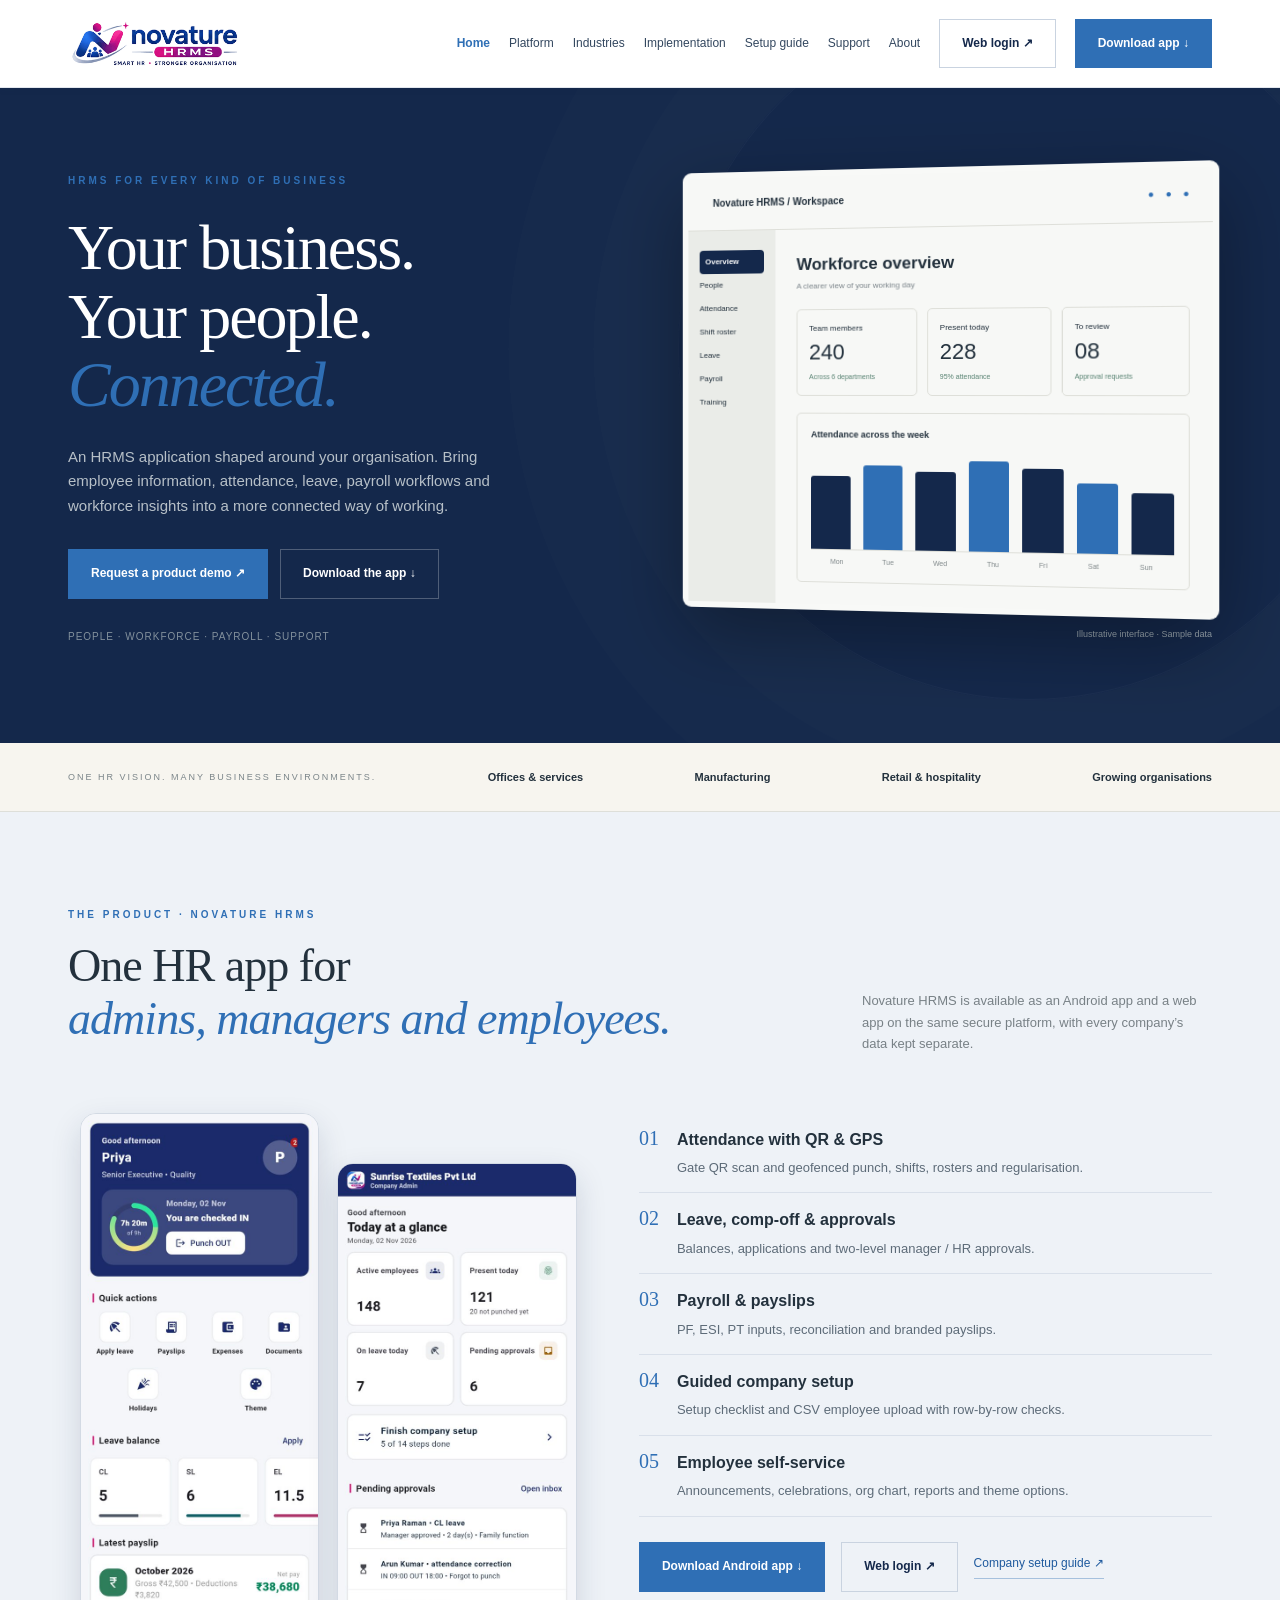
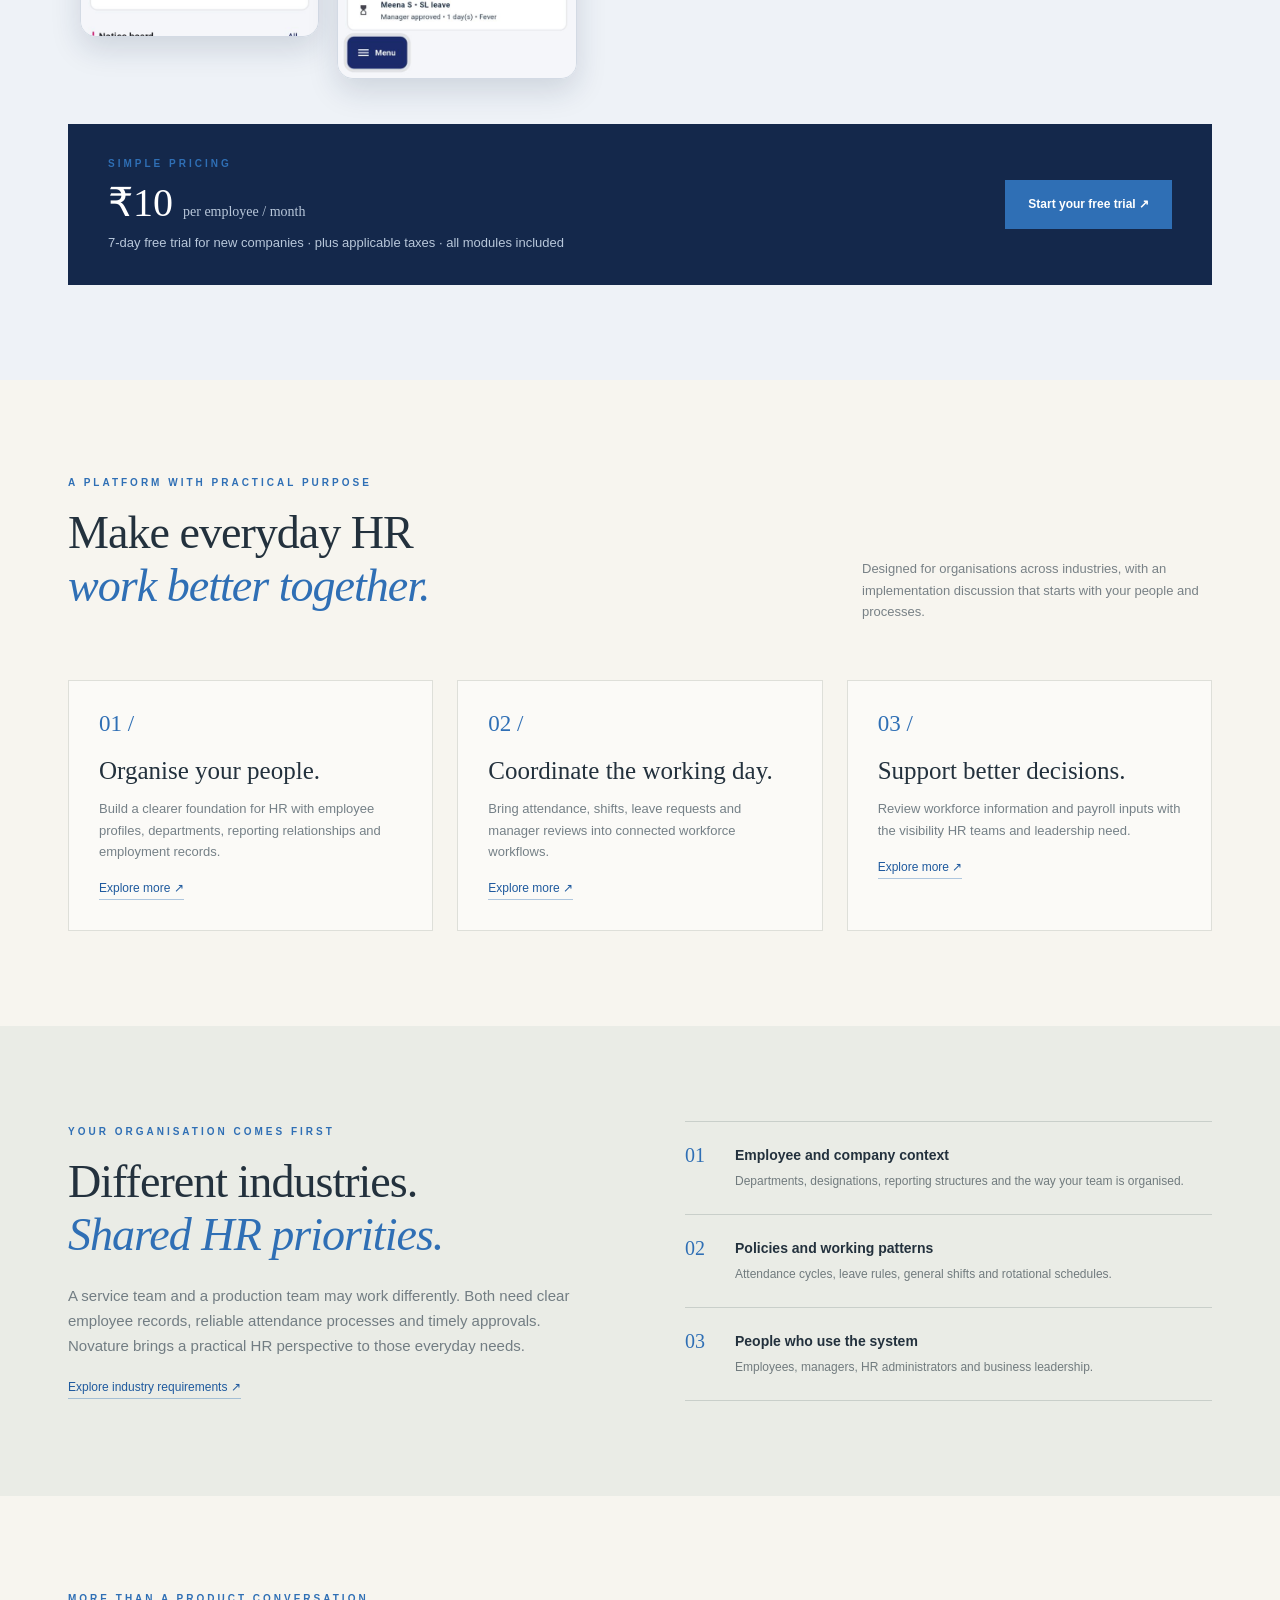
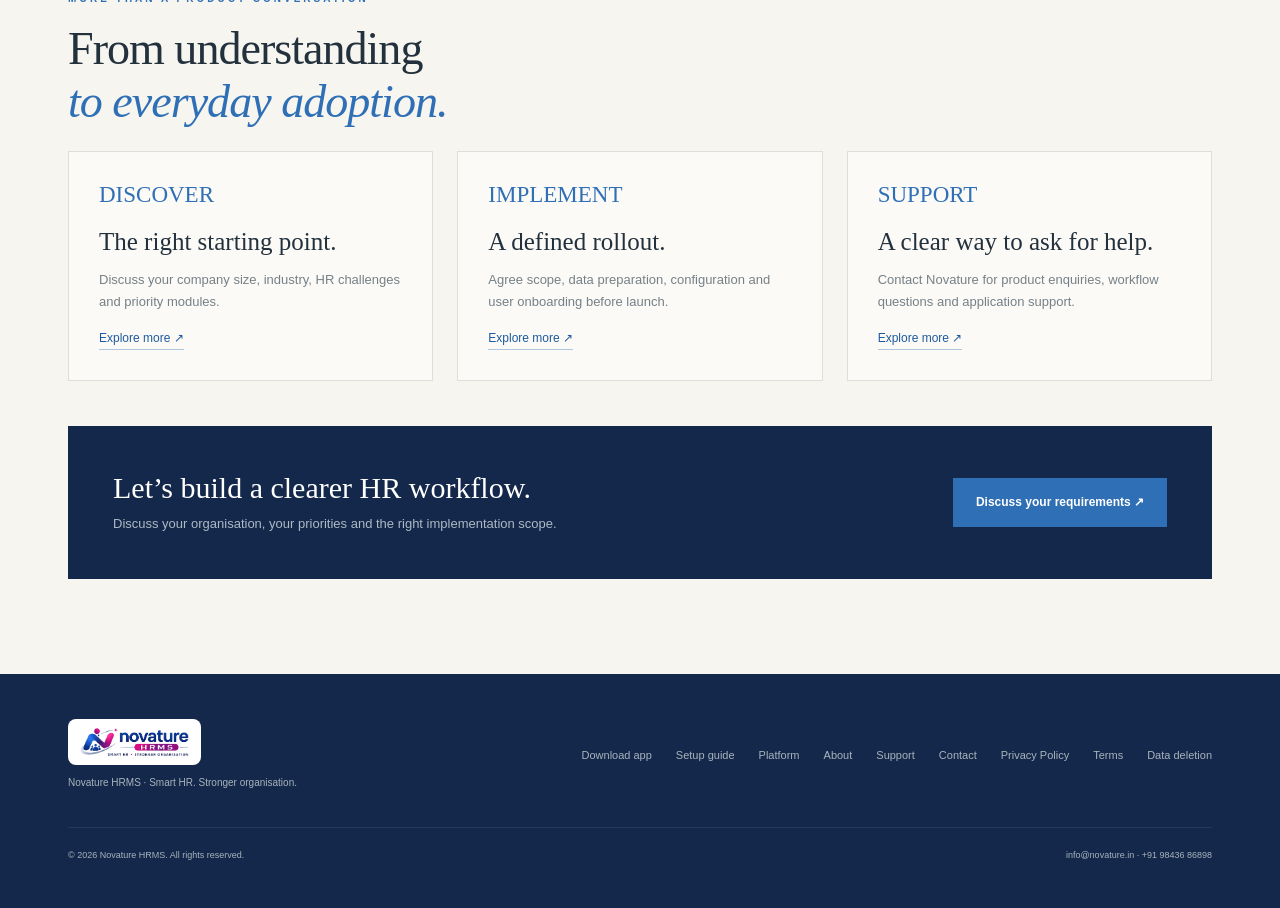
==== index.html @ b503717e "Novature HRMS website" ====
<!doctype html><html lang="en"><head><meta charset="utf-8"><meta name="viewport" content="width=device-width,initial-scale=1"><title>HRMS application for companies across industries | Novature HRMS</title><meta name="description" content="Novature HRMS connects employee management, attendance, leave, payroll workflows and support for organisations across industries."><link rel="canonical" href="https://novature.in/"><meta property="og:title" content="HRMS application for companies across industries | Novature HRMS"><meta property="og:description" content="Novature HRMS connects employee management, attendance, leave, payroll workflows and support for organisations across industries."><meta property="og:type" content="website"><meta property="og:url" content="https://novature.in/"><meta name="theme-color" content="#14284b"><link rel="icon" href="assets/icon-192.png" type="image/png"><link rel="apple-touch-icon" href="assets/icon-192.png"><meta property="og:image" content="https://novature.in/assets/og-image.png"><meta name="twitter:card" content="summary_large_image"><link rel="stylesheet" href="assets/styles.css"><script src="assets/site.js" defer></script></head><body><a class="skip" href="#main" style="position:absolute;left:-9999px" onfocus="this.style.left='15px'" onblur="this.style.left='-9999px'">Skip to content</a><header><nav class="wrap nav" aria-label="Main navigation"><a class="brand" href="index.html"><img src="assets/novature_logo.png" alt="Novature HRMS – Smart HR, Stronger Organisation" width="190" height="57"></a><button class="menu" aria-controls="navlinks" aria-expanded="false">Menu</button><div class="links" id="navlinks"><a href="index.html" aria-current="page">Home</a><a href="platform.html">Platform</a><a href="industries.html">Industries</a><a href="implementation.html">Implementation</a><a href="guide.html">Setup guide</a><a href="support.html">Support</a><a href="about.html">About</a><a class="btn ghostnav" href="https://balachandarhr.github.io/novaturehrms-site/app/">Web login ↗</a><a class="btn" href="download.html">Download app ↓</a></div></nav></header><main id="main"><section class="hero"><div class="wrap hero-grid"><div class="reveal"><div class="eyebrow">HRMS FOR EVERY KIND OF BUSINESS</div><h1>Your business.<br>Your people.<em>Connected.</em></h1><p class="lead">An HRMS application shaped around your organisation. Bring employee information, attendance, leave, payroll workflows and workforce insights into a more connected way of working.</p><div class="actions"><a class="btn" href="contact.html">Request a product demo ↗</a><a class="btn ghost" href="download.html">Download the app ↓</a></div><div class="micro">PEOPLE · WORKFORCE · PAYROLL · SUPPORT</div></div><div><div class="dash" aria-label="Illustrative Novature workforce dashboard"><div class="dash-top"><b><span class="mark"></span> Novature HRMS / Workspace</b><span class="dots">● ● ●</span></div><div class="dashboard"><div class="side"><b>Overview</b>People<br>Attendance<br>Shift roster<br>Leave<br>Payroll<br>Training</div><div class="db-main"><h3>Workforce overview</h3><p>A clearer view of your working day</p><div class="stats"><div class="stat">Team members<strong>240</strong><span>Across 6 departments</span></div><div class="stat">Present today<strong>228</strong><span>95% attendance</span></div><div class="stat">To review<strong>08</strong><span>Approval requests</span></div></div><div class="chart"><b>Attendance across the week</b><div class="bars"><i style="height:80%"></i><i style="height:92%"></i><i style="height:85%"></i><i style="height:97%"></i><i style="height:90%"></i><i style="height:75%"></i><i style="height:65%"></i></div><div class="axis"><span>Mon</span><span>Tue</span><span>Wed</span><span>Thu</span><span>Fri</span><span>Sat</span><span>Sun</span></div></div></div></div></div><p class="sample">Illustrative interface · Sample data</p></div></div></section><div class="ribbon"><div class="wrap"><span>ONE HR VISION. MANY BUSINESS ENVIRONMENTS.</span><b>Offices & services</b><b>Manufacturing</b><b>Retail & hospitality</b><b>Growing organisations</b></div></div><section class="section product" id="hrms"><div class="wrap"><div class="section-intro"><div><div class="eyebrow">THE PRODUCT · NOVATURE HRMS</div><h2>One HR app for<br><em>admins, managers and employees.</em></h2></div><p>Novature HRMS is available as an Android app and a web app on the same secure platform, with every company’s data kept separate.</p></div>
<div class="prodgrid"><div class="phones"><img src="assets/shots/05_employee_home.jpg" alt="Employee home screen" loading="lazy"><img src="assets/shots/02_admin_dashboard.jpg" alt="Company admin dashboard" loading="lazy"></div>
<div class="feats"><div class="step"><span>01</span><div><h3>Attendance with QR &amp; GPS</h3><p>Gate QR scan and geofenced punch, shifts, rosters and regularisation.</p></div></div><div class="step"><span>02</span><div><h3>Leave, comp-off &amp; approvals</h3><p>Balances, applications and two-level manager / HR approvals.</p></div></div><div class="step"><span>03</span><div><h3>Payroll &amp; payslips</h3><p>PF, ESI, PT inputs, reconciliation and branded payslips.</p></div></div><div class="step"><span>04</span><div><h3>Guided company setup</h3><p>Setup checklist and CSV employee upload with row-by-row checks.</p></div></div><div class="step"><span>05</span><div><h3>Employee self-service</h3><p>Announcements, celebrations, org chart, reports and theme options.</p></div></div>
<div class="actions"><a class="btn" href="download.html">Download Android app ↓</a><a class="btn ghost dark" href="https://balachandarhr.github.io/novaturehrms-site/app/">Web login ↗</a><a class="textlink" href="guide.html">Company setup guide ↗</a></div></div></div>
<div class="pricing"><div><div class="eyebrow">SIMPLE PRICING</div><h3>₹10 <small>per employee / month</small></h3><p>7-day free trial for new companies · plus applicable taxes · all modules included</p></div><a class="btn" href="contact.html">Start your free trial ↗</a></div></div></section><section class="section"><div class="wrap"><div class="section-intro"><div><div class="eyebrow">A PLATFORM WITH PRACTICAL PURPOSE</div><h2>Make everyday HR<br><em>work better together.</em></h2></div><p>Designed for organisations across industries, with an implementation discussion that starts with your people and processes.</p></div><div class="cards"><article class="card"><span class="num">01 /</span><h3>Organise your people.</h3><p>Build a clearer foundation for HR with employee profiles, departments, reporting relationships and employment records.</p><a class="textlink" href="platform.html">Explore more ↗</a></article><article class="card"><span class="num">02 /</span><h3>Coordinate the working day.</h3><p>Bring attendance, shifts, leave requests and manager reviews into connected workforce workflows.</p><a class="textlink" href="platform.html">Explore more ↗</a></article><article class="card"><span class="num">03 /</span><h3>Support better decisions.</h3><p>Review workforce information and payroll inputs with the visibility HR teams and leadership need.</p><a class="textlink" href="platform.html">Explore more ↗</a></article></div></div></section><section class="section approach"><div class="wrap split"><div><div class="eyebrow">YOUR ORGANISATION COMES FIRST</div><h2>Different industries.<br><em>Shared HR priorities.</em></h2><p class="widelead">A service team and a production team may work differently. Both need clear employee records, reliable attendance processes and timely approvals. Novature brings a practical HR perspective to those everyday needs.</p><a class="textlink" href="industries.html">Explore industry requirements ↗</a></div><div class="process"><div class="step"><span>01</span><div><h3>Employee and company context</h3><p>Departments, designations, reporting structures and the way your team is organised.</p></div></div><div class="step"><span>02</span><div><h3>Policies and working patterns</h3><p>Attendance cycles, leave rules, general shifts and rotational schedules.</p></div></div><div class="step"><span>03</span><div><h3>People who use the system</h3><p>Employees, managers, HR administrators and business leadership.</p></div></div></div></div></section><section class="section"><div class="wrap"><div class="eyebrow">MORE THAN A PRODUCT CONVERSATION</div><h2>From understanding<br><em>to everyday adoption.</em></h2><div class="cards"><article class="card"><span class="num">DISCOVER</span><h3>The right starting point.</h3><p>Discuss your company size, industry, HR challenges and priority modules.</p><a class="textlink" href="implementation.html">Explore more ↗</a></article><article class="card"><span class="num">IMPLEMENT</span><h3>A defined rollout.</h3><p>Agree scope, data preparation, configuration and user onboarding before launch.</p><a class="textlink" href="implementation.html">Explore more ↗</a></article><article class="card"><span class="num">SUPPORT</span><h3>A clear way to ask for help.</h3><p>Contact Novature for product enquiries, workflow questions and application support.</p><a class="textlink" href="support.html">Explore more ↗</a></article></div><div class="callout"><div><h3>Let’s build a clearer HR workflow.</h3><p>Discuss your organisation, your priorities and the right implementation scope.</p></div><a class="btn" href="contact.html">Discuss your requirements ↗</a></div></div></section></main><footer><div class="wrap"><div class="foot"><div><a class="brand fbrand" href="index.html"><img src="assets/novature_logo.png" alt="Novature HRMS" width="170" height="51"></a><p>Novature HRMS · Smart HR. Stronger organisation.</p></div><div class="footnav"><a href="download.html">Download app</a><a href="guide.html">Setup guide</a><a href="platform.html">Platform</a><a href="about.html">About</a><a href="support.html">Support</a><a href="contact.html">Contact</a><a href="privacy.html">Privacy Policy</a><a href="terms.html">Terms</a><a href="data-deletion.html">Data deletion</a></div></div><div class="copyright"><span>© 2026 Novature HRMS. All rights reserved.</span><span><a href="mailto:info@novature.in">info@novature.in</a> · <a href="tel:+919843686898">+91 98436 86898</a></span></div></div></footer></body></html>
---- assets/styles.css ----
:root{--navy:#14284b;--ink:#23313d;--gold:#2f6fb5;--paper:#f7f5ef;--line:#dedfd9}*{box-sizing:border-box}html{scroll-behavior:smooth;scroll-padding-top:90px}body{margin:0;color:var(--ink);background:var(--paper);font:15px/1.65 Arial,sans-serif}a{color:inherit;text-decoration:none}button,input,select,textarea{font:inherit}button,a,input,select,textarea{outline-offset:5px}button{cursor:pointer}.wrap{max-width:1240px;margin:auto;padding:0 48px}.eyebrow{text-transform:uppercase;letter-spacing:3px;font-size:10px;font-weight:bold;color:var(--gold)}header{position:sticky;top:0;z-index:10;background:#ffffff;border-bottom:1px solid #ffffff15;color:white}.nav{height:87px;display:flex;align-items:center;justify-content:space-between;gap:30px}.brand{font-size:27px;letter-spacing:1px;line-height:1}.brand b{font-weight:500}.brand small{display:block;font-size:8px;letter-spacing:4px;margin-top:9px;color:#2f6fb5}.mark{color:var(--gold);margin-right:8px}.links{display:flex;align-items:center;gap:30px;font-size:12px;color:#cbd0d4}.btn{display:inline-flex;align-items:center;justify-content:center;gap:25px;padding:14px 22px;border:1px solid var(--gold);background:var(--gold);color:var(--navy);font-size:12px;font-weight:bold}.btn.ghost{background:transparent;color:inherit;border-color:#ffffff40}.menu{display:none;background:none;color:white;border:1px solid #ffffff50;padding:7px 12px}.hero{background:var(--navy);color:#fff;overflow:hidden;position:relative}.hero:before{content:'';position:absolute;width:700px;height:700px;border-radius:50%;border:1px solid #ffffff08;right:-100px;top:-90px;box-shadow:0 0 0 85px #ffffff02,0 0 0 170px #ffffff02}.hero-grid{display:grid;grid-template-columns:1fr 1fr;gap:65px;align-items:center;min-height:655px;padding-top:72px;padding-bottom:85px;position:relative}h1,h2,h3,p{margin-top:0}h1{font:normal clamp(46px,5vw,68px)/1.07 Georgia,serif;letter-spacing:-2px;margin:25px 0}h1 em,h2 em{color:var(--gold);font-weight:normal}h1 em{display:block}.lead{color:#b7c0c8;max-width:450px;font-size:15px}.actions{display:flex;gap:12px;margin:30px 0}.micro{color:#83919d;font-size:10px;letter-spacing:1px}.dash{background:#f7f8f6;color:var(--ink);border-radius:9px;box-shadow:0 25px 80px #0005;transform:perspective(1100px) rotateY(-7deg);border:6px solid #ffffff12}.dash-top{display:flex;align-items:center;justify-content:space-between;padding:18px;border-bottom:1px solid var(--line);font-size:10px}.dots{color:var(--gold);letter-spacing:4px}.dashboard{display:grid;grid-template-columns:92px 1fr;min-height:330px}.side{background:#eaece8;padding:20px 12px;font-size:8px;line-height:3}.side b{background:var(--navy);display:block;color:white;padding:0 6px;border-radius:4px}.db-main{padding:22px}.db-main h3{font-size:17px;margin-bottom:1px}.db-main p{font-size:8px;color:#7a8389}.stats{display:grid;grid-template-columns:repeat(3,1fr);gap:10px;margin:17px 0}.stat{border:1px solid var(--line);padding:12px;border-radius:5px;font-size:8px}.stat strong{display:block;font-size:22px;font-weight:500}.stat span{font-size:7px;color:#598373}.chart{border:1px solid var(--line);padding:14px;border-radius:5px;font-size:9px}.bars{height:94px;display:flex;gap:13px;align-items:end;margin:15px 0 6px;border-bottom:1px solid var(--line)}.bars i{flex:1;background:#14284b;border-radius:3px 3px 0 0}.bars i:nth-child(even){background:#2f6fb5}.axis{display:flex;justify-content:space-around;font-size:7px;color:#81898b}.sample{text-align:right;font-size:9px;color:#9aa6af;margin-top:14px}.ribbon{border-bottom:1px solid var(--line)}.ribbon .wrap{display:flex;justify-content:space-between;align-items:center;gap:30px;padding-top:25px;padding-bottom:25px;font-size:11px}.ribbon span{color:#7b8589;font-size:9px;letter-spacing:2px}.section{padding:95px 0}h2{font:normal clamp(34px,3.6vw,48px)/1.15 Georgia,serif;letter-spacing:-1px;margin:16px 0 22px}.section-intro{display:flex;align-items:end;justify-content:space-between;gap:60px;margin-bottom:45px}.section-intro>p{max-width:350px;color:#788186;font-size:13px}.tabs{display:flex;gap:8px;margin-bottom:26px;flex-wrap:wrap}.tab{background:transparent;border:1px solid var(--line);padding:10px 18px;font-size:11px;color:var(--ink)}.tab.active{background:var(--navy);color:white;border-color:var(--navy)}.features{display:grid;grid-template-columns:repeat(3,1fr);gap:1px;background:var(--line);border:1px solid var(--line)}.feature{padding:30px;background:var(--paper);min-height:225px}.feature .num{color:var(--gold);font:24px Georgia,serif}.feature h3{font-size:16px;margin:19px 0 9px}.feature p{font-size:12px;color:#737e83;margin-bottom:0}.feature[hidden]{display:none}.approach{background:#eaece6}.split{display:grid;grid-template-columns:1fr 1fr;gap:90px;align-items:center}.process{border-top:1px solid #c9cfca}.step{display:grid;grid-template-columns:35px 1fr;gap:15px;padding:22px 0;border-bottom:1px solid #c9cfca}.step span{font:20px Georgia;color:var(--gold)}.step h3{font-size:14px;margin:0 0 5px}.step p{font-size:12px;color:#717b7e;margin:0}.quote{border-left:2px solid var(--gold);padding-left:25px;font:25px/1.4 Georgia;max-width:420px}.roles{display:grid;grid-template-columns:repeat(3,1fr);gap:28px}.role{border-top:2px solid var(--gold);padding-top:25px}.role small{color:#7b8589;font-size:10px}.role h3{font:26px Georgia;margin:12px 0}.role ul{padding-left:18px;font-size:12px;color:#727d83;line-height:2}.founder{background:var(--navy);color:white}.founder p{color:#aebbc4}.monogram{border:1px solid #2f6fb550;aspect-ratio:1.2;display:flex;align-items:center;justify-content:center;position:relative;background:linear-gradient(135deg,#172a3b,#101c2a)}.monogram:before{content:'';position:absolute;inset:25px;border:1px solid #2f6fb520}.monogram strong{font:130px Georgia;color:var(--gold);font-weight:normal}.monogram small{position:absolute;bottom:43px;font-size:9px;letter-spacing:3px;color:#a4b1bc}.credentials{display:flex;gap:40px;margin-top:30px}.credentials strong{font:30px Georgia;display:block;color:var(--gold)}.credentials small{font-size:10px;color:#aebbc4}.faq{max-width:850px;margin:auto}details{border-bottom:1px solid var(--line);padding:22px 0}summary{cursor:pointer;font-size:15px;list-style:none;display:flex;justify-content:space-between;gap:20px}summary:after{content:'+';color:var(--gold)}details[open] summary:after{content:'−'}details p{color:#758087;font-size:13px;margin:15px 30px 0 0}.contact{background:#eaece6}.contact form{background:var(--paper);padding:35px;border:1px solid var(--line)}label{font-size:11px;display:block;margin-bottom:15px}input,select,textarea{display:block;width:100%;padding:11px;margin-top:5px;background:transparent;border:1px solid #cdd2cc;color:var(--ink);border-radius:0}textarea{resize:vertical;min-height:90px}.form-row{display:grid;grid-template-columns:1fr 1fr;gap:15px}.note{font-size:10px;color:#778185;margin:15px 0 0}.status{font-size:12px;white-space:pre-line}.out{width:100%;min-height:150px}footer{background:var(--navy);color:#a8b4bc;padding:45px 0}.foot{display:flex;justify-content:space-between;gap:30px;align-items:center}.foot p{font-size:10px;margin:10px 0 0}.footnav{display:flex;gap:24px;font-size:11px}.copyright{margin-top:35px;padding-top:20px;border-top:1px solid #ffffff15;display:flex;justify-content:space-between;font-size:9px}.reveal{animation:rise .8s ease both}@keyframes rise{from{opacity:0;transform:translateY(20px)}to{opacity:1;transform:translateY(0)}}@media(max-width:1000px){.wrap{padding-left:25px;padding-right:25px}.hero-grid{gap:30px}.split{gap:40px}.links{gap:18px}}@media(max-width:760px){.nav{height:75px}.menu{display:block}.links{display:none;position:absolute;left:0;right:0;top:75px;background:var(--navy);padding:25px;flex-direction:column;align-items:start}.links.open{display:flex}.hero-grid,.split{grid-template-columns:1fr}.hero-grid{padding-top:45px;gap:35px;padding-bottom:50px}.dash{transform:none}.section{padding:60px 0}.section-intro{display:block}.features,.roles{grid-template-columns:1fr}.feature{min-height:0}.ribbon .wrap{flex-wrap:wrap;justify-content:center;gap:15px 25px}.ribbon span{width:100%;text-align:center}.monogram{max-height:300px}.contact form{padding:22px}.foot{align-items:start;flex-direction:column}.form-row{grid-template-columns:1fr}.copyright{gap:20px}.actions{flex-wrap:wrap}h1{font-size:50px}.credentials{gap:28px}}@media(prefers-reduced-motion:reduce){html{scroll-behavior:auto}.reveal{animation:none}}

.pagehero{background:var(--navy);color:white;padding:65px 0 80px;position:relative;overflow:hidden}.pagehero h1{max-width:830px;font-size:clamp(43px,5vw,64px)}.pagehero .lead{max-width:640px}.breadcrumb{color:#8e9ca8;font-size:10px;margin-bottom:35px}.nav{gap:18px}.links{gap:19px}.links a[aria-current=page]{color:var(--gold)}.badge{padding:7px 12px;border:1px solid #2f6fb550;color:#9fc0e6;font-size:10px;display:inline-block}.widelead{max-width:640px;color:#727d83}.cards{display:grid;grid-template-columns:repeat(3,1fr);gap:24px}.card{padding:30px;border:1px solid var(--line);background:#fff8}.card h3{font:25px/1.2 Georgia;margin:17px 0 12px}.card p{font-size:13px;color:#758087}.card ul{font-size:12px;padding-left:18px;color:#758087;line-height:1.9}.card .num{color:var(--gold);font:23px Georgia}.textlink{font-size:12px;color:#1f5a9e;border-bottom:1px solid #2f6fb560;padding-bottom:4px}.callout{padding:45px;background:var(--navy);color:white;display:flex;align-items:center;justify-content:space-between;gap:30px;margin-top:45px}.callout h3{font:30px Georgia;margin:0 0 8px}.callout p{color:#acbac4;font-size:13px;margin:0}.module{display:grid;grid-template-columns:65px 1fr 1fr;gap:30px;padding:35px 0;border-bottom:1px solid var(--line)}.module h3{font:26px Georgia}.module p{font-size:13px;color:#738086}.module ul{font-size:12px;color:#738086;padding-left:18px;margin-top:0;line-height:2}.module .num{font:28px Georgia;color:var(--gold)}.valuebar{display:grid;grid-template-columns:repeat(3,1fr);gap:30px;margin-top:32px}.valuebar div{border-top:1px solid #2f6fb570;padding-top:20px}.valuebar strong{font:24px Georgia;display:block}.valuebar p{font-size:12px;color:#758087}.supportline{border:1px solid var(--line);padding:22px;margin-bottom:15px}.supportline h3{font-size:14px;margin:0 0 5px}.supportline p{font-size:12px;color:#748087;margin:0}.privacy{max-width:800px}.privacy h3{font:25px Georgia;margin-top:30px}.privacy p,.privacy li{color:#748087;font-size:14px}.contactinfo p{margin-bottom:17px}.contactinfo .label{display:block;font-size:9px;letter-spacing:2px;color:var(--gold);margin-bottom:3px}.footnav{flex-wrap:wrap}.pagehero em{display:inline}.section-intro h2{max-width:700px}.form-row{gap:16px}.legalnote{font-size:11px;color:#788388;margin:26px 0 0}.formnotice{font-size:11px;color:#788388}.pill{color:#1f5a9e;font-size:10px;letter-spacing:1px}.module-list{border-top:1px solid var(--line)}@media(max-width:1000px){.links{gap:12px;font-size:11px}.links .btn{padding:10px 12px}.wrap{padding-left:28px;padding-right:28px}}@media(max-width:850px){.menu{display:block}.links{display:none;position:absolute;top:87px;left:0;right:0;background:var(--navy);padding:25px;flex-direction:column;align-items:start}.links.open{display:flex}.cards{grid-template-columns:1fr 1fr}.module{grid-template-columns:45px 1fr}.module ul{grid-column:2}}@media(max-width:760px){.links{top:75px}.cards,.valuebar{grid-template-columns:1fr}.callout{padding:28px;align-items:start;flex-direction:column}.pagehero{padding:40px 0 55px}.module{gap:15px}.card{padding:25px}.footnav{gap:16px}}

header{color:var(--navy);border-bottom:1px solid #e3e7ee;box-shadow:0 1px 8px #14284b10}.links{color:#33475f}.links a[aria-current=page]{color:var(--gold);font-weight:bold}.brand img{height:52px;width:auto;display:block}.fbrand img{height:46px;background:#fff;padding:6px 10px;border-radius:8px}
.btn.ghostnav{background:transparent;color:var(--navy);border:1px solid #c9d3e0}.btn.ghost.dark{color:var(--navy);border-color:#c9d3e0}
.btn.big{font-size:16px;padding:18px 30px}.dlbtns{margin-top:28px}
.guide{display:grid;gap:34px;margin-top:35px}.gstep{display:grid;grid-template-columns:1.2fr 1fr;gap:40px;align-items:center;padding:30px;border:1px solid var(--line);background:#fff}.gstep h3{font:24px/1.25 Georgia;margin:10px 0}.gstep p{color:#5d6b78}.gstep .num{color:var(--gold);font:26px Georgia}.small{font-size:12px}
.shot{margin:0;text-align:center}.shot img{max-width:100%;max-height:560px;border-radius:14px;border:1px solid #d9dee6;box-shadow:0 10px 30px #14284b20}
.mphone{width:260px;margin:auto;border:8px solid #1d2733;border-radius:26px;background:#fff;text-align:left;padding-bottom:10px;font-size:13px}.mbar{background:#f1f3f6;padding:14px;font-weight:bold;border-radius:16px 16px 0 0}.mrow{display:grid;grid-template-columns:1fr 40px;padding:12px 14px;border-bottom:1px solid #eee}.mrow small{grid-column:1;color:#888}.tog{grid-row:1/3;grid-column:2;align-self:center;width:36px;height:20px;border-radius:10px;background:#ccc;position:relative}.tog:after{content:'';position:absolute;top:2px;left:2px;width:16px;height:16px;border-radius:50%;background:#fff}.tog.on{background:#2f6fb5}.tog.on:after{left:18px}.mcap{font-size:10px;color:#888;padding:0 14px}
.cards.three{margin-top:45px}.product{background:#eef2f7}.prodgrid{display:grid;grid-template-columns:1fr 1.1fr;gap:50px;align-items:start}.phones{display:flex;gap:18px;justify-content:center}.phones img{width:46%;border-radius:16px;border:1px solid #d3dae4;box-shadow:0 12px 30px #14284b25;align-self:flex-start}.phones img+img{margin-top:50px}.feats .step{display:flex;gap:18px;padding:14px 0;border-bottom:1px solid #d9e0ea}.feats .step span{color:var(--gold);font:20px Georgia}.feats h3{margin:0 0 4px;font-size:16px}.feats p{margin:0;font-size:13px;color:#5d6b78}.feats .actions{margin-top:25px;align-items:center;gap:16px}
.pricing{margin-top:45px;padding:32px 40px;background:var(--navy);color:#fff;display:flex;justify-content:space-between;align-items:center;gap:25px}.pricing h3{font:40px Georgia;margin:6px 0}.pricing small{font-size:14px;color:#b8c7da}.pricing p{margin:0;color:#b8c7da;font-size:13px}
.legal table{border-collapse:collapse;width:100%;font-size:13px}.legal td,.legal th{border:1px solid var(--line);padding:8px;text-align:left;vertical-align:top}.legal a{color:#1f5a9e;text-decoration:underline}
@media(max-width:850px){.links{background:#fff;box-shadow:0 8px 20px #0002}.prodgrid,.gstep{grid-template-columns:1fr}.gstep{padding:22px}.pricing{flex-direction:column;align-items:start}}
@media(max-width:760px){.brand img{height:42px}.shot img{max-height:460px}}
.menu{color:var(--navy)!important;border-color:#c9d3e0!important}
.btn{color:#fff}.btn.ghost{color:#fff}.btn.ghostnav,.btn.ghost.dark{color:var(--navy)}
.links a.btn[aria-current=page]{color:#fff}
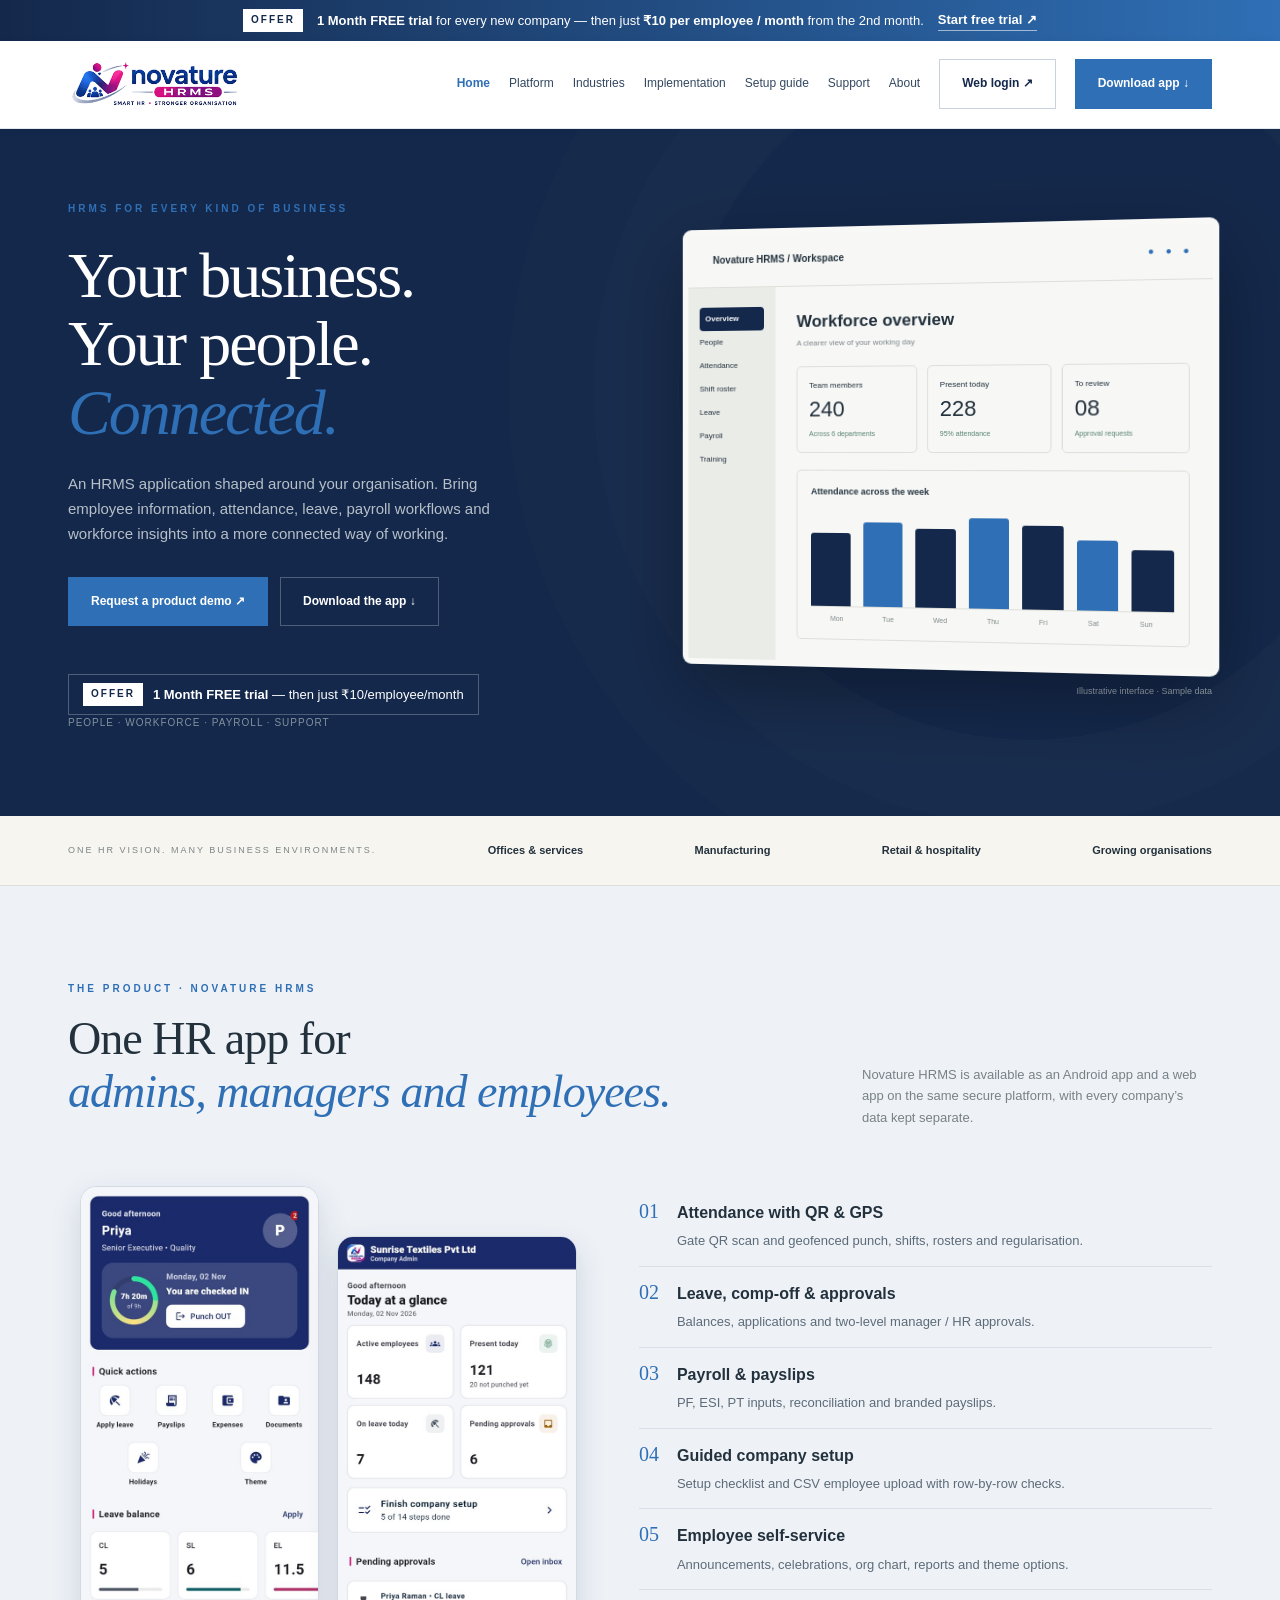
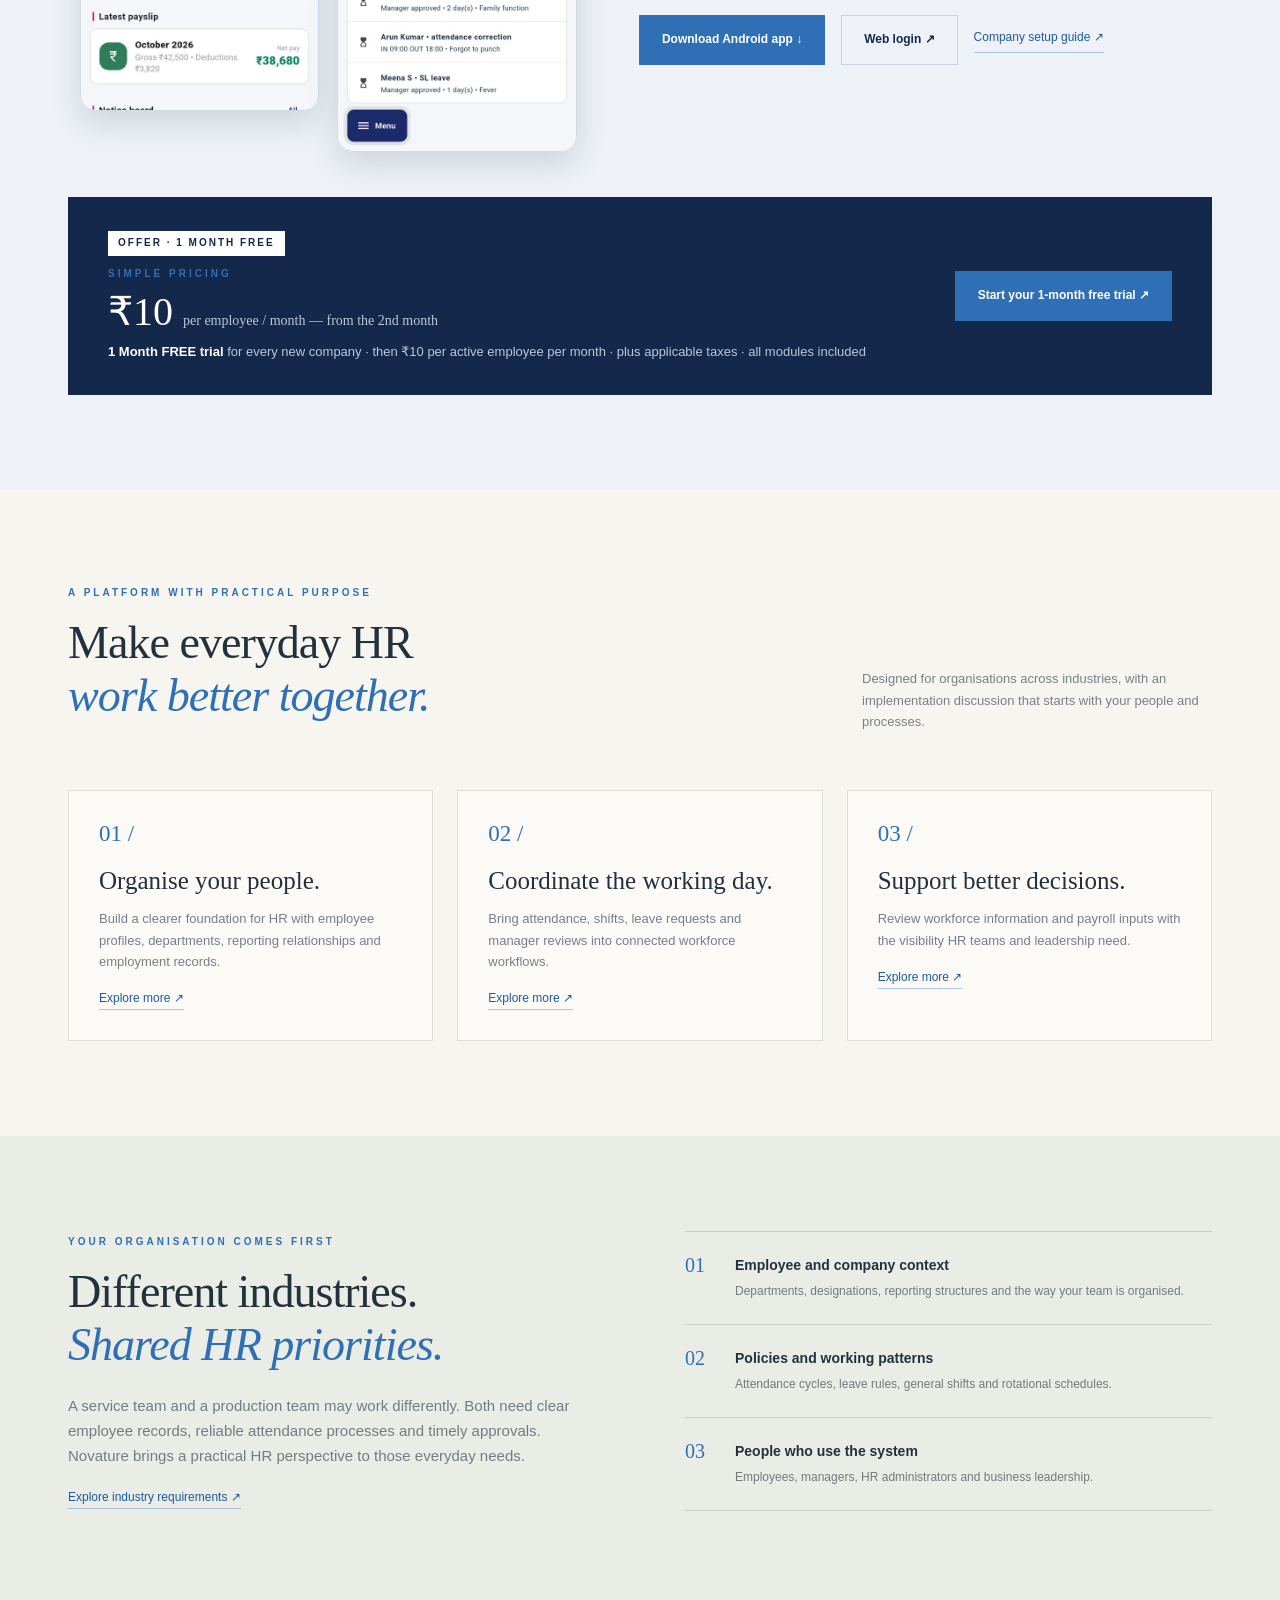
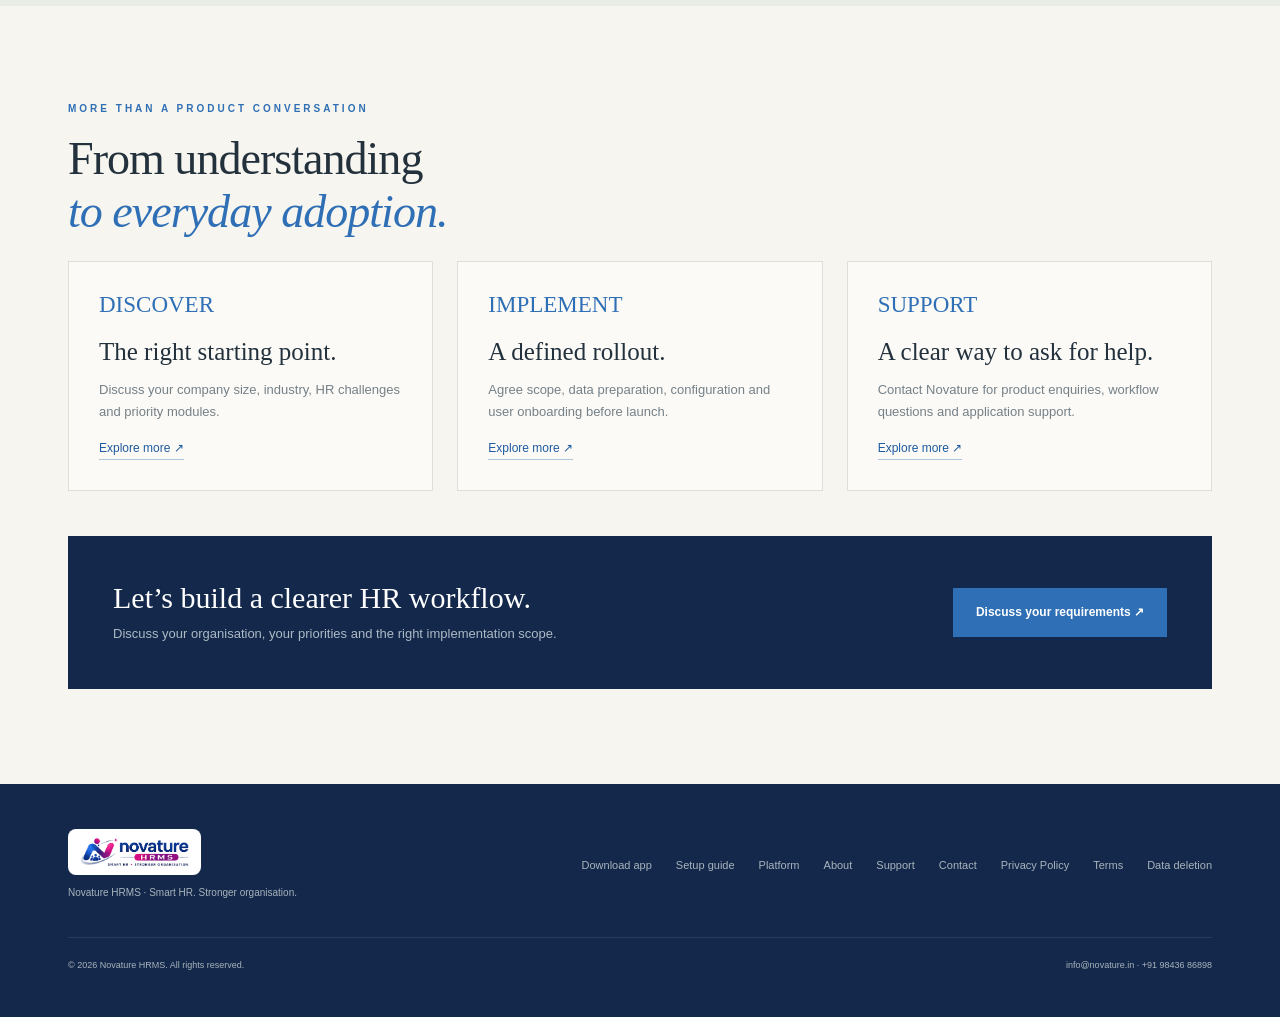
==== commit 3004d837: "Offer: 1 Month FREE trial for every new company, then ₹10/employee/month — offer bar on every page, " ====
--- a/index.html
+++ b/index.html
@@ -1,5 +1,5 @@
-<!doctype html><html lang="en"><head><meta charset="utf-8"><meta name="viewport" content="width=device-width,initial-scale=1"><title>HRMS application for companies across industries | Novature HRMS</title><meta name="description" content="Novature HRMS connects employee management, attendance, leave, payroll workflows and support for organisations across industries."><link rel="canonical" href="https://novature.in/"><meta property="og:title" content="HRMS application for companies across industries | Novature HRMS"><meta property="og:description" content="Novature HRMS connects employee management, attendance, leave, payroll workflows and support for organisations across industries."><meta property="og:type" content="website"><meta property="og:url" content="https://novature.in/"><meta name="theme-color" content="#14284b"><link rel="icon" href="assets/icon-192.png" type="image/png"><link rel="apple-touch-icon" href="assets/icon-192.png"><meta property="og:image" content="https://novature.in/assets/og-image.png"><meta name="twitter:card" content="summary_large_image"><link rel="stylesheet" href="assets/styles.css"><script src="assets/site.js" defer></script></head><body><a class="skip" href="#main" style="position:absolute;left:-9999px" onfocus="this.style.left='15px'" onblur="this.style.left='-9999px'">Skip to content</a><header><nav class="wrap nav" aria-label="Main navigation"><a class="brand" href="index.html"><img src="assets/novature_logo.png" alt="Novature HRMS – Smart HR, Stronger Organisation" width="190" height="57"></a><button class="menu" aria-controls="navlinks" aria-expanded="false">Menu</button><div class="links" id="navlinks"><a href="index.html" aria-current="page">Home</a><a href="platform.html">Platform</a><a href="industries.html">Industries</a><a href="implementation.html">Implementation</a><a href="guide.html">Setup guide</a><a href="support.html">Support</a><a href="about.html">About</a><a class="btn ghostnav" href="https://balachandarhr.github.io/novaturehrms-site/app/">Web login ↗</a><a class="btn" href="download.html">Download app ↓</a></div></nav></header><main id="main"><section class="hero"><div class="wrap hero-grid"><div class="reveal"><div class="eyebrow">HRMS FOR EVERY KIND OF BUSINESS</div><h1>Your business.<br>Your people.<em>Connected.</em></h1><p class="lead">An HRMS application shaped around your organisation. Bring employee information, attendance, leave, payroll workflows and workforce insights into a more connected way of working.</p><div class="actions"><a class="btn" href="contact.html">Request a product demo ↗</a><a class="btn ghost" href="download.html">Download the app ↓</a></div><div class="micro">PEOPLE · WORKFORCE · PAYROLL · SUPPORT</div></div><div><div class="dash" aria-label="Illustrative Novature workforce dashboard"><div class="dash-top"><b><span class="mark"></span> Novature HRMS / Workspace</b><span class="dots">● ● ●</span></div><div class="dashboard"><div class="side"><b>Overview</b>People<br>Attendance<br>Shift roster<br>Leave<br>Payroll<br>Training</div><div class="db-main"><h3>Workforce overview</h3><p>A clearer view of your working day</p><div class="stats"><div class="stat">Team members<strong>240</strong><span>Across 6 departments</span></div><div class="stat">Present today<strong>228</strong><span>95% attendance</span></div><div class="stat">To review<strong>08</strong><span>Approval requests</span></div></div><div class="chart"><b>Attendance across the week</b><div class="bars"><i style="height:80%"></i><i style="height:92%"></i><i style="height:85%"></i><i style="height:97%"></i><i style="height:90%"></i><i style="height:75%"></i><i style="height:65%"></i></div><div class="axis"><span>Mon</span><span>Tue</span><span>Wed</span><span>Thu</span><span>Fri</span><span>Sat</span><span>Sun</span></div></div></div></div></div><p class="sample">Illustrative interface · Sample data</p></div></div></section><div class="ribbon"><div class="wrap"><span>ONE HR VISION. MANY BUSINESS ENVIRONMENTS.</span><b>Offices & services</b><b>Manufacturing</b><b>Retail & hospitality</b><b>Growing organisations</b></div></div><section class="section product" id="hrms"><div class="wrap"><div class="section-intro"><div><div class="eyebrow">THE PRODUCT · NOVATURE HRMS</div><h2>One HR app for<br><em>admins, managers and employees.</em></h2></div><p>Novature HRMS is available as an Android app and a web app on the same secure platform, with every company’s data kept separate.</p></div>
+<!doctype html><html lang="en"><head><meta charset="utf-8"><meta name="viewport" content="width=device-width,initial-scale=1"><title>HRMS application for companies across industries | Novature HRMS</title><meta name="description" content="Novature HRMS connects employee management, attendance, leave, payroll workflows and support for organisations across industries. 1 month free trial, then ₹10 per employee per month."><link rel="canonical" href="https://novature.in/"><meta property="og:title" content="HRMS application for companies across industries | Novature HRMS"><meta property="og:description" content="Novature HRMS connects employee management, attendance, leave, payroll workflows and support for organisations across industries."><meta property="og:type" content="website"><meta property="og:url" content="https://novature.in/"><meta name="theme-color" content="#14284b"><link rel="icon" href="assets/icon-192.png" type="image/png"><link rel="apple-touch-icon" href="assets/icon-192.png"><meta property="og:image" content="https://novature.in/assets/og-image.png"><meta name="twitter:card" content="summary_large_image"><link rel="stylesheet" href="assets/styles.css"><script src="assets/site.js" defer></script></head><body><div class="offer-bar" role="note"><div class="wrap offer-inner"><span class="offer-tag">OFFER</span><span><b>1 Month FREE trial</b> for every new company — then just <b>₹10 per employee / month</b> from the 2nd month.</span><a class="offer-link" href="https://hrms.novature.in/app/" target="_blank" rel="noopener">Start free trial ↗</a></div></div><a class="skip" href="#main" style="position:absolute;left:-9999px" onfocus="this.style.left='15px'" onblur="this.style.left='-9999px'">Skip to content</a><header><nav class="wrap nav" aria-label="Main navigation"><a class="brand" href="index.html"><img src="assets/novature_logo.png" alt="Novature HRMS – Smart HR, Stronger Organisation" width="190" height="57"></a><button class="menu" aria-controls="navlinks" aria-expanded="false">Menu</button><div class="links" id="navlinks"><a href="index.html" aria-current="page">Home</a><a href="platform.html">Platform</a><a href="industries.html">Industries</a><a href="implementation.html">Implementation</a><a href="guide.html">Setup guide</a><a href="support.html">Support</a><a href="about.html">About</a><a class="btn ghostnav" href="https://hrms.novature.in/app/">Web login ↗</a><a class="btn" href="download.html">Download app ↓</a></div></nav></header><main id="main"><section class="hero"><div class="wrap hero-grid"><div class="reveal"><div class="eyebrow">HRMS FOR EVERY KIND OF BUSINESS</div><h1>Your business.<br>Your people.<em>Connected.</em></h1><p class="lead">An HRMS application shaped around your organisation. Bring employee information, attendance, leave, payroll workflows and workforce insights into a more connected way of working.</p><div class="actions"><a class="btn" href="contact.html">Request a product demo ↗</a><a class="btn ghost" href="download.html">Download the app ↓</a></div><p class="hero-offer"><span class="offer-tag">OFFER</span><span><b>1 Month FREE trial</b> — then just ₹10/employee/month</span></p><div class="micro">PEOPLE · WORKFORCE · PAYROLL · SUPPORT</div></div><div><div class="dash" aria-label="Illustrative Novature workforce dashboard"><div class="dash-top"><b><span class="mark"></span> Novature HRMS / Workspace</b><span class="dots">● ● ●</span></div><div class="dashboard"><div class="side"><b>Overview</b>People<br>Attendance<br>Shift roster<br>Leave<br>Payroll<br>Training</div><div class="db-main"><h3>Workforce overview</h3><p>A clearer view of your working day</p><div class="stats"><div class="stat">Team members<strong>240</strong><span>Across 6 departments</span></div><div class="stat">Present today<strong>228</strong><span>95% attendance</span></div><div class="stat">To review<strong>08</strong><span>Approval requests</span></div></div><div class="chart"><b>Attendance across the week</b><div class="bars"><i style="height:80%"></i><i style="height:92%"></i><i style="height:85%"></i><i style="height:97%"></i><i style="height:90%"></i><i style="height:75%"></i><i style="height:65%"></i></div><div class="axis"><span>Mon</span><span>Tue</span><span>Wed</span><span>Thu</span><span>Fri</span><span>Sat</span><span>Sun</span></div></div></div></div></div><p class="sample">Illustrative interface · Sample data</p></div></div></section><div class="ribbon"><div class="wrap"><span>ONE HR VISION. MANY BUSINESS ENVIRONMENTS.</span><b>Offices & services</b><b>Manufacturing</b><b>Retail & hospitality</b><b>Growing organisations</b></div></div><section class="section product" id="hrms"><div class="wrap"><div class="section-intro"><div><div class="eyebrow">THE PRODUCT · NOVATURE HRMS</div><h2>One HR app for<br><em>admins, managers and employees.</em></h2></div><p>Novature HRMS is available as an Android app and a web app on the same secure platform, with every company’s data kept separate.</p></div>
 <div class="prodgrid"><div class="phones"><img src="assets/shots/05_employee_home.jpg" alt="Employee home screen" loading="lazy"><img src="assets/shots/02_admin_dashboard.jpg" alt="Company admin dashboard" loading="lazy"></div>
 <div class="feats"><div class="step"><span>01</span><div><h3>Attendance with QR &amp; GPS</h3><p>Gate QR scan and geofenced punch, shifts, rosters and regularisation.</p></div></div><div class="step"><span>02</span><div><h3>Leave, comp-off &amp; approvals</h3><p>Balances, applications and two-level manager / HR approvals.</p></div></div><div class="step"><span>03</span><div><h3>Payroll &amp; payslips</h3><p>PF, ESI, PT inputs, reconciliation and branded payslips.</p></div></div><div class="step"><span>04</span><div><h3>Guided company setup</h3><p>Setup checklist and CSV employee upload with row-by-row checks.</p></div></div><div class="step"><span>05</span><div><h3>Employee self-service</h3><p>Announcements, celebrations, org chart, reports and theme options.</p></div></div>
-<div class="actions"><a class="btn" href="download.html">Download Android app ↓</a><a class="btn ghost dark" href="https://balachandarhr.github.io/novaturehrms-site/app/">Web login ↗</a><a class="textlink" href="guide.html">Company setup guide ↗</a></div></div></div>
-<div class="pricing"><div><div class="eyebrow">SIMPLE PRICING</div><h3>₹10 <small>per employee / month</small></h3><p>7-day free trial for new companies · plus applicable taxes · all modules included</p></div><a class="btn" href="contact.html">Start your free trial ↗</a></div></div></section><section class="section"><div class="wrap"><div class="section-intro"><div><div class="eyebrow">A PLATFORM WITH PRACTICAL PURPOSE</div><h2>Make everyday HR<br><em>work better together.</em></h2></div><p>Designed for organisations across industries, with an implementation discussion that starts with your people and processes.</p></div><div class="cards"><article class="card"><span class="num">01 /</span><h3>Organise your people.</h3><p>Build a clearer foundation for HR with employee profiles, departments, reporting relationships and employment records.</p><a class="textlink" href="platform.html">Explore more ↗</a></article><article class="card"><span class="num">02 /</span><h3>Coordinate the working day.</h3><p>Bring attendance, shifts, leave requests and manager reviews into connected workforce workflows.</p><a class="textlink" href="platform.html">Explore more ↗</a></article><article class="card"><span class="num">03 /</span><h3>Support better decisions.</h3><p>Review workforce information and payroll inputs with the visibility HR teams and leadership need.</p><a class="textlink" href="platform.html">Explore more ↗</a></article></div></div></section><section class="section approach"><div class="wrap split"><div><div class="eyebrow">YOUR ORGANISATION COMES FIRST</div><h2>Different industries.<br><em>Shared HR priorities.</em></h2><p class="widelead">A service team and a production team may work differently. Both need clear employee records, reliable attendance processes and timely approvals. Novature brings a practical HR perspective to those everyday needs.</p><a class="textlink" href="industries.html">Explore industry requirements ↗</a></div><div class="process"><div class="step"><span>01</span><div><h3>Employee and company context</h3><p>Departments, designations, reporting structures and the way your team is organised.</p></div></div><div class="step"><span>02</span><div><h3>Policies and working patterns</h3><p>Attendance cycles, leave rules, general shifts and rotational schedules.</p></div></div><div class="step"><span>03</span><div><h3>People who use the system</h3><p>Employees, managers, HR administrators and business leadership.</p></div></div></div></div></section><section class="section"><div class="wrap"><div class="eyebrow">MORE THAN A PRODUCT CONVERSATION</div><h2>From understanding<br><em>to everyday adoption.</em></h2><div class="cards"><article class="card"><span class="num">DISCOVER</span><h3>The right starting point.</h3><p>Discuss your company size, industry, HR challenges and priority modules.</p><a class="textlink" href="implementation.html">Explore more ↗</a></article><article class="card"><span class="num">IMPLEMENT</span><h3>A defined rollout.</h3><p>Agree scope, data preparation, configuration and user onboarding before launch.</p><a class="textlink" href="implementation.html">Explore more ↗</a></article><article class="card"><span class="num">SUPPORT</span><h3>A clear way to ask for help.</h3><p>Contact Novature for product enquiries, workflow questions and application support.</p><a class="textlink" href="support.html">Explore more ↗</a></article></div><div class="callout"><div><h3>Let’s build a clearer HR workflow.</h3><p>Discuss your organisation, your priorities and the right implementation scope.</p></div><a class="btn" href="contact.html">Discuss your requirements ↗</a></div></div></section></main><footer><div class="wrap"><div class="foot"><div><a class="brand fbrand" href="index.html"><img src="assets/novature_logo.png" alt="Novature HRMS" width="170" height="51"></a><p>Novature HRMS · Smart HR. Stronger organisation.</p></div><div class="footnav"><a href="download.html">Download app</a><a href="guide.html">Setup guide</a><a href="platform.html">Platform</a><a href="about.html">About</a><a href="support.html">Support</a><a href="contact.html">Contact</a><a href="privacy.html">Privacy Policy</a><a href="terms.html">Terms</a><a href="data-deletion.html">Data deletion</a></div></div><div class="copyright"><span>© 2026 Novature HRMS. All rights reserved.</span><span><a href="mailto:info@novature.in">info@novature.in</a> · <a href="tel:+919843686898">+91 98436 86898</a></span></div></div></footer></body></html>+<div class="actions"><a class="btn" href="download.html">Download Android app ↓</a><a class="btn ghost dark" href="https://hrms.novature.in/app/">Web login ↗</a><a class="textlink" href="guide.html">Company setup guide ↗</a></div></div></div>
+<div class="pricing"><div><span class="offer-badge">OFFER · 1 MONTH FREE</span><div class="eyebrow">SIMPLE PRICING</div><h3>₹10 <small>per employee / month — from the 2nd month</small></h3><p><b class="offer-hl">1 Month FREE trial</b> for every new company · then ₹10 per active employee per month · plus applicable taxes · all modules included</p></div><a class="btn" href="https://hrms.novature.in/app/" target="_blank" rel="noopener">Start your 1-month free trial ↗</a></div></div></section><section class="section"><div class="wrap"><div class="section-intro"><div><div class="eyebrow">A PLATFORM WITH PRACTICAL PURPOSE</div><h2>Make everyday HR<br><em>work better together.</em></h2></div><p>Designed for organisations across industries, with an implementation discussion that starts with your people and processes.</p></div><div class="cards"><article class="card"><span class="num">01 /</span><h3>Organise your people.</h3><p>Build a clearer foundation for HR with employee profiles, departments, reporting relationships and employment records.</p><a class="textlink" href="platform.html">Explore more ↗</a></article><article class="card"><span class="num">02 /</span><h3>Coordinate the working day.</h3><p>Bring attendance, shifts, leave requests and manager reviews into connected workforce workflows.</p><a class="textlink" href="platform.html">Explore more ↗</a></article><article class="card"><span class="num">03 /</span><h3>Support better decisions.</h3><p>Review workforce information and payroll inputs with the visibility HR teams and leadership need.</p><a class="textlink" href="platform.html">Explore more ↗</a></article></div></div></section><section class="section approach"><div class="wrap split"><div><div class="eyebrow">YOUR ORGANISATION COMES FIRST</div><h2>Different industries.<br><em>Shared HR priorities.</em></h2><p class="widelead">A service team and a production team may work differently. Both need clear employee records, reliable attendance processes and timely approvals. Novature brings a practical HR perspective to those everyday needs.</p><a class="textlink" href="industries.html">Explore industry requirements ↗</a></div><div class="process"><div class="step"><span>01</span><div><h3>Employee and company context</h3><p>Departments, designations, reporting structures and the way your team is organised.</p></div></div><div class="step"><span>02</span><div><h3>Policies and working patterns</h3><p>Attendance cycles, leave rules, general shifts and rotational schedules.</p></div></div><div class="step"><span>03</span><div><h3>People who use the system</h3><p>Employees, managers, HR administrators and business leadership.</p></div></div></div></div></section><section class="section"><div class="wrap"><div class="eyebrow">MORE THAN A PRODUCT CONVERSATION</div><h2>From understanding<br><em>to everyday adoption.</em></h2><div class="cards"><article class="card"><span class="num">DISCOVER</span><h3>The right starting point.</h3><p>Discuss your company size, industry, HR challenges and priority modules.</p><a class="textlink" href="implementation.html">Explore more ↗</a></article><article class="card"><span class="num">IMPLEMENT</span><h3>A defined rollout.</h3><p>Agree scope, data preparation, configuration and user onboarding before launch.</p><a class="textlink" href="implementation.html">Explore more ↗</a></article><article class="card"><span class="num">SUPPORT</span><h3>A clear way to ask for help.</h3><p>Contact Novature for product enquiries, workflow questions and application support.</p><a class="textlink" href="support.html">Explore more ↗</a></article></div><div class="callout"><div><h3>Let’s build a clearer HR workflow.</h3><p>Discuss your organisation, your priorities and the right implementation scope.</p></div><a class="btn" href="contact.html">Discuss your requirements ↗</a></div></div></section></main><footer><div class="wrap"><div class="foot"><div><a class="brand fbrand" href="index.html"><img src="assets/novature_logo.png" alt="Novature HRMS" width="170" height="51"></a><p>Novature HRMS · Smart HR. Stronger organisation.</p></div><div class="footnav"><a href="download.html">Download app</a><a href="guide.html">Setup guide</a><a href="platform.html">Platform</a><a href="about.html">About</a><a href="support.html">Support</a><a href="contact.html">Contact</a><a href="privacy.html">Privacy Policy</a><a href="terms.html">Terms</a><a href="data-deletion.html">Data deletion</a></div></div><div class="copyright"><span>© 2026 Novature HRMS. All rights reserved.</span><span><a href="mailto:info@novature.in">info@novature.in</a> · <a href="tel:+919843686898">+91 98436 86898</a></span></div></div></footer></body></html>
--- a/assets/styles.css
+++ b/assets/styles.css
@@ -17,3 +17,6 @@
 .menu{color:var(--navy)!important;border-color:#c9d3e0!important}
 .btn{color:#fff}.btn.ghost{color:#fff}.btn.ghostnav,.btn.ghost.dark{color:var(--navy)}
 .links a.btn[aria-current=page]{color:#fff}
+/* Launch offer: 1 Month FREE trial, then ₹10/employee/month */
+.offer-bar{background:linear-gradient(90deg,#14284b,#2f6fb5);color:#fff;font-size:13px}.offer-inner{display:flex;align-items:center;justify-content:center;gap:14px;flex-wrap:wrap;padding-top:9px;padding-bottom:9px;text-align:center}.offer-tag{display:inline-block;background:#fff;color:#14284b;font-weight:bold;font-size:10px;letter-spacing:2px;padding:3px 8px}.offer-link{border-bottom:1px solid #ffffff90;font-weight:bold;white-space:nowrap}.offer-link:hover{border-color:#fff}
+.offer-badge{display:inline-block;background:#fff;color:var(--navy);font-weight:bold;font-size:10px;letter-spacing:2px;padding:4px 10px;margin-bottom:10px}.offer-hl{color:#fff}.hero-offer{display:inline-flex;flex-wrap:wrap;align-items:center;gap:6px 10px;margin:18px 0 0;padding:8px 14px;border:1px solid #ffffff40;font-size:13px}
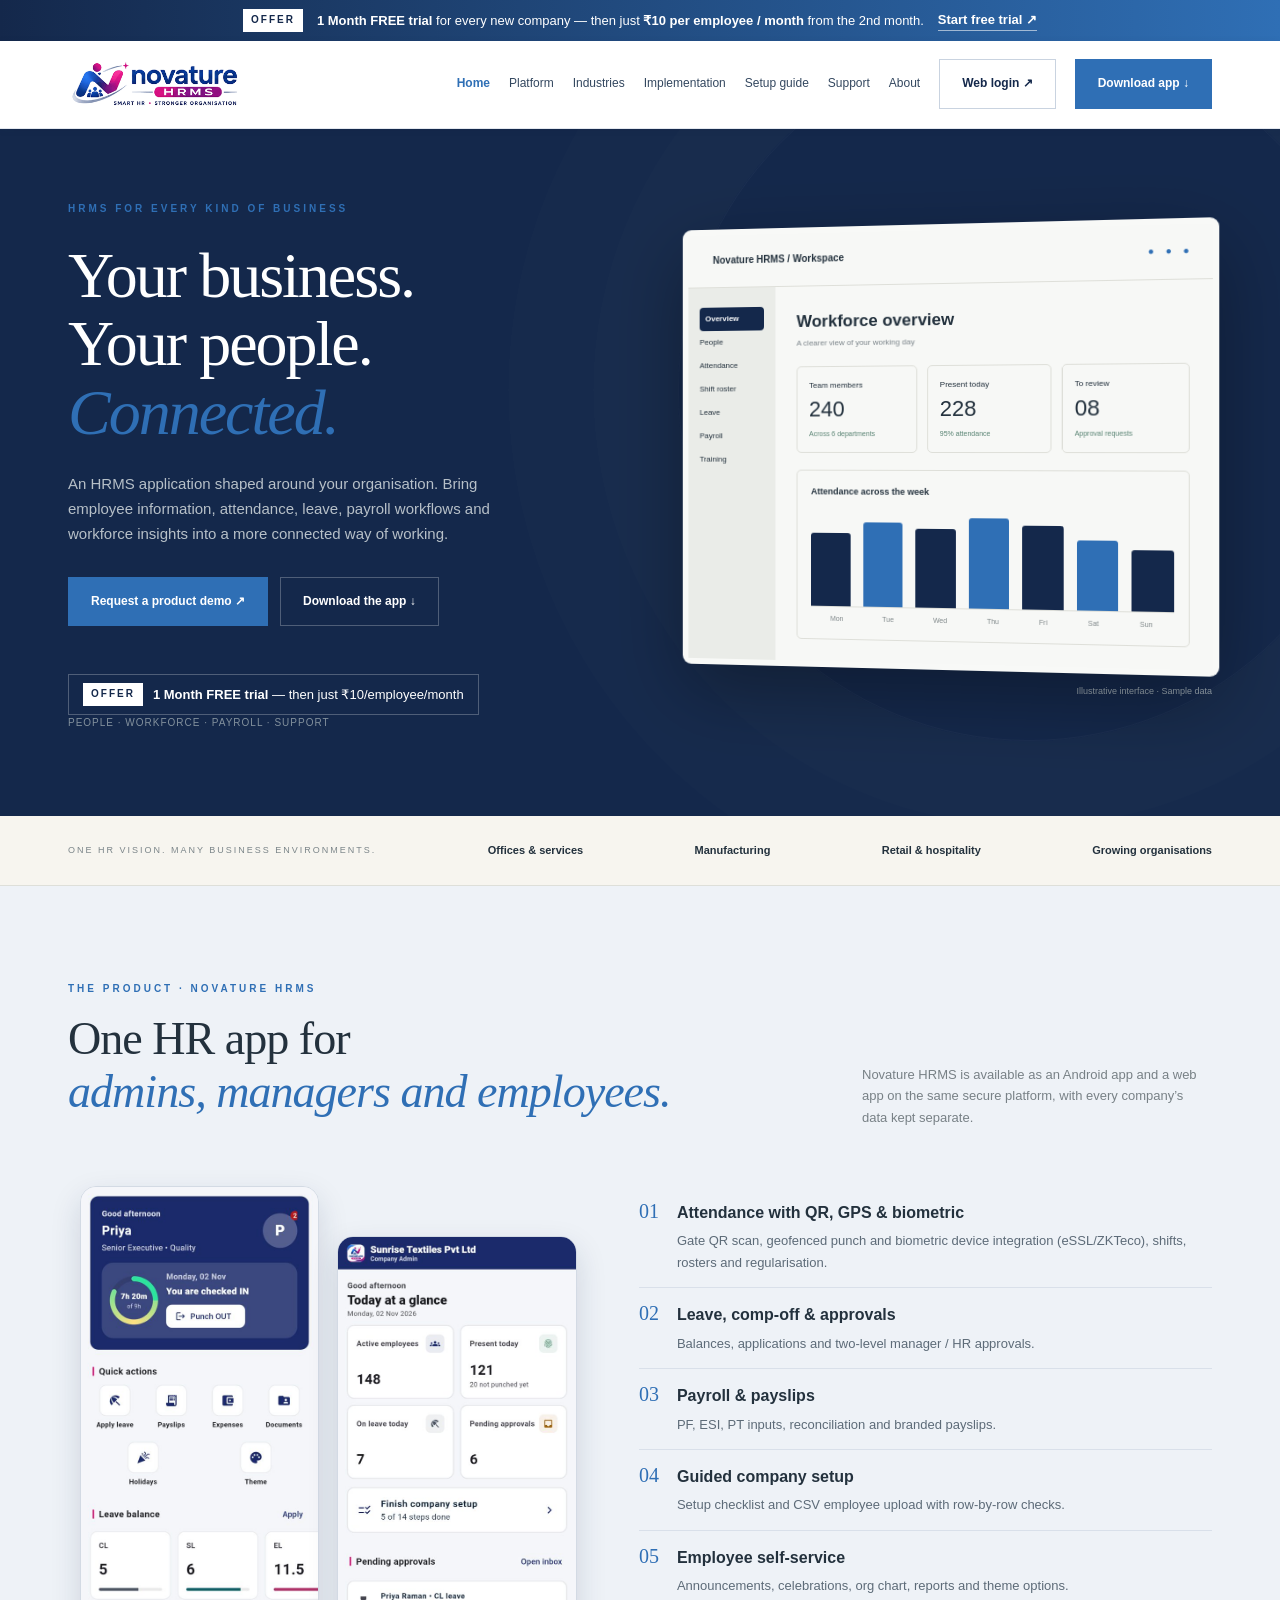
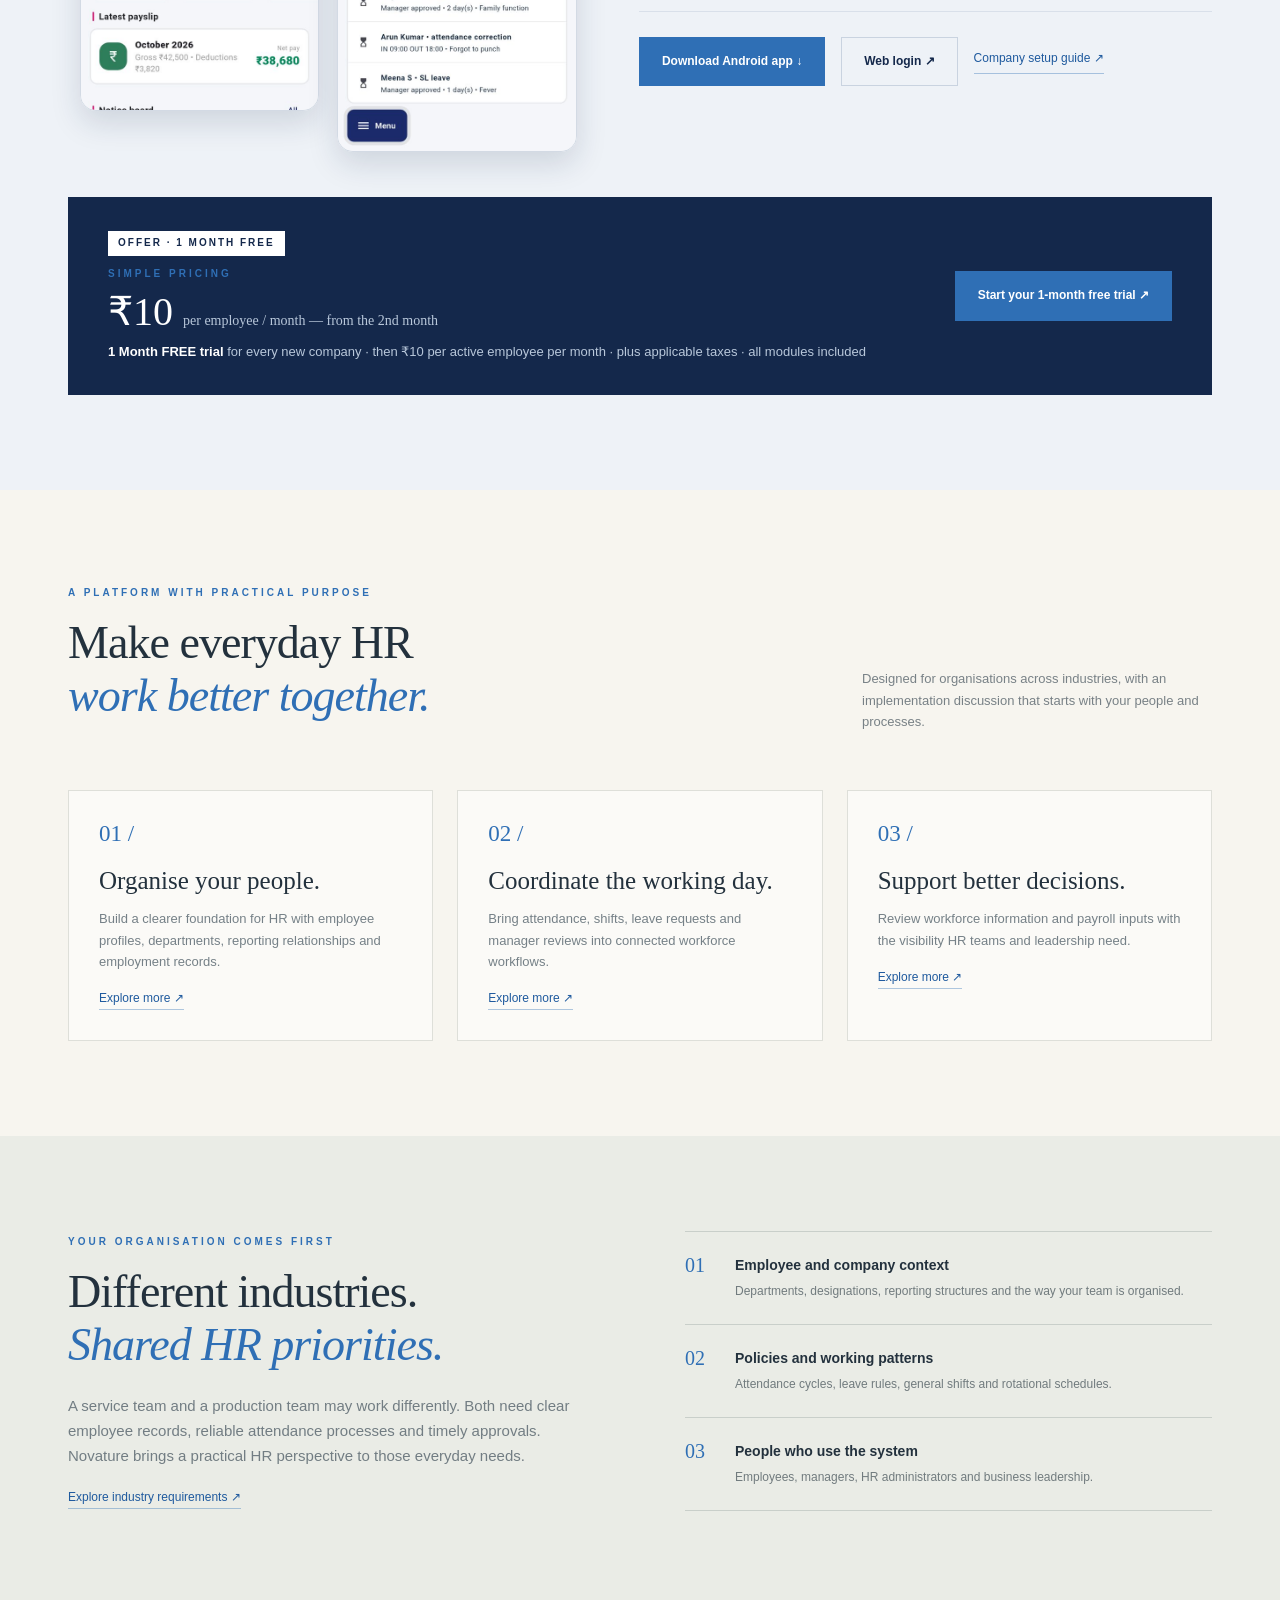
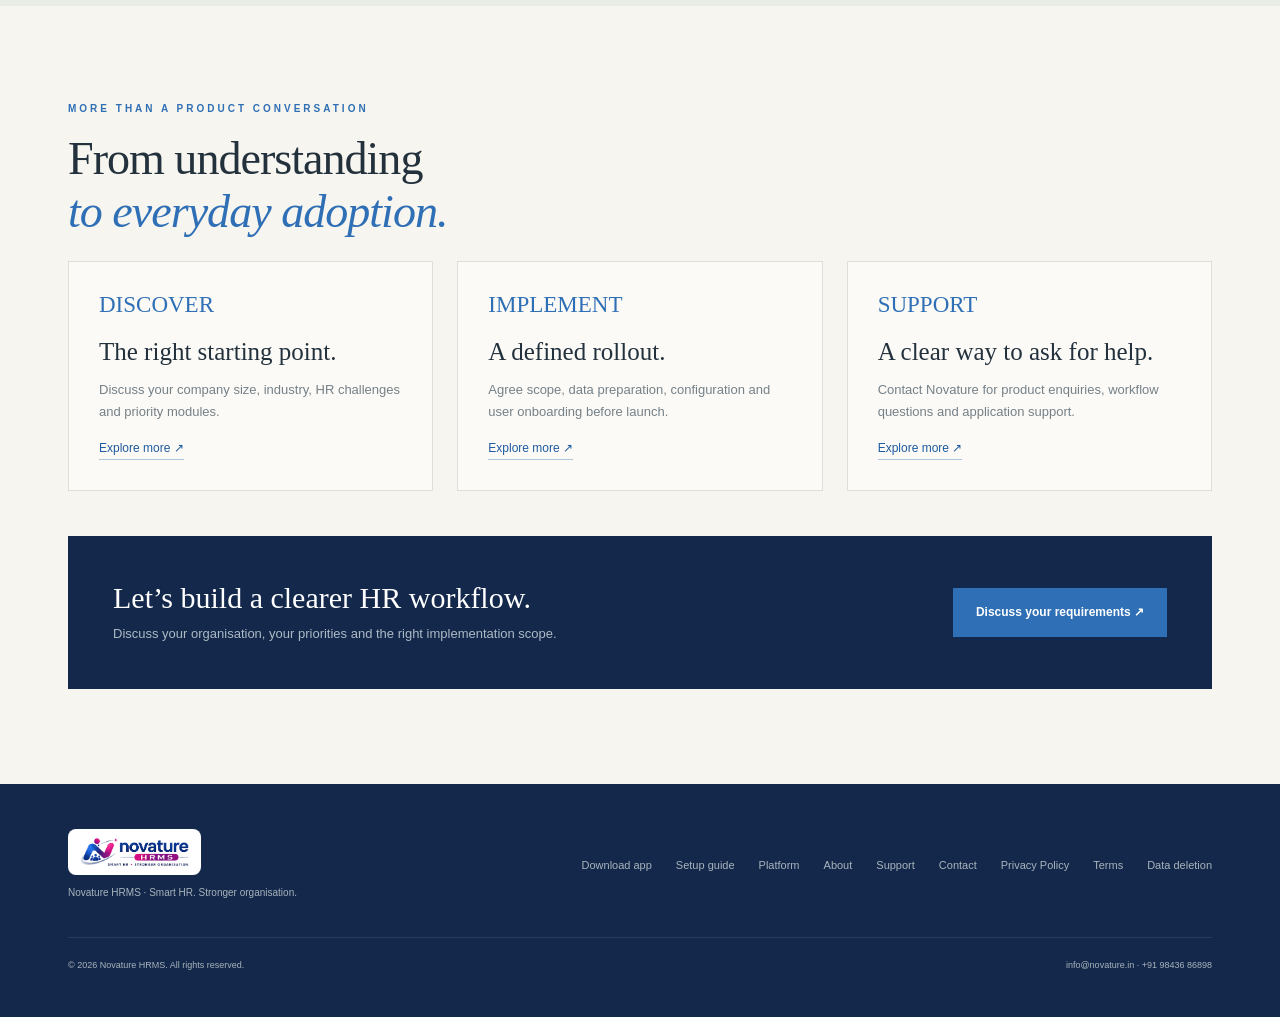
==== commit 0756a24a: "Download page: Android app build 25; features: Biometric device integration (eSSL/ZKTeco)" ====
--- a/index.html
+++ b/index.html
@@ -1,5 +1,5 @@
 <!doctype html><html lang="en"><head><meta charset="utf-8"><meta name="viewport" content="width=device-width,initial-scale=1"><title>HRMS application for companies across industries | Novature HRMS</title><meta name="description" content="Novature HRMS connects employee management, attendance, leave, payroll workflows and support for organisations across industries. 1 month free trial, then ₹10 per employee per month."><link rel="canonical" href="https://novature.in/"><meta property="og:title" content="HRMS application for companies across industries | Novature HRMS"><meta property="og:description" content="Novature HRMS connects employee management, attendance, leave, payroll workflows and support for organisations across industries."><meta property="og:type" content="website"><meta property="og:url" content="https://novature.in/"><meta name="theme-color" content="#14284b"><link rel="icon" href="assets/icon-192.png" type="image/png"><link rel="apple-touch-icon" href="assets/icon-192.png"><meta property="og:image" content="https://novature.in/assets/og-image.png"><meta name="twitter:card" content="summary_large_image"><link rel="stylesheet" href="assets/styles.css"><script src="assets/site.js" defer></script></head><body><div class="offer-bar" role="note"><div class="wrap offer-inner"><span class="offer-tag">OFFER</span><span><b>1 Month FREE trial</b> for every new company — then just <b>₹10 per employee / month</b> from the 2nd month.</span><a class="offer-link" href="https://hrms.novature.in/app/" target="_blank" rel="noopener">Start free trial ↗</a></div></div><a class="skip" href="#main" style="position:absolute;left:-9999px" onfocus="this.style.left='15px'" onblur="this.style.left='-9999px'">Skip to content</a><header><nav class="wrap nav" aria-label="Main navigation"><a class="brand" href="index.html"><img src="assets/novature_logo.png" alt="Novature HRMS – Smart HR, Stronger Organisation" width="190" height="57"></a><button class="menu" aria-controls="navlinks" aria-expanded="false">Menu</button><div class="links" id="navlinks"><a href="index.html" aria-current="page">Home</a><a href="platform.html">Platform</a><a href="industries.html">Industries</a><a href="implementation.html">Implementation</a><a href="guide.html">Setup guide</a><a href="support.html">Support</a><a href="about.html">About</a><a class="btn ghostnav" href="https://hrms.novature.in/app/">Web login ↗</a><a class="btn" href="download.html">Download app ↓</a></div></nav></header><main id="main"><section class="hero"><div class="wrap hero-grid"><div class="reveal"><div class="eyebrow">HRMS FOR EVERY KIND OF BUSINESS</div><h1>Your business.<br>Your people.<em>Connected.</em></h1><p class="lead">An HRMS application shaped around your organisation. Bring employee information, attendance, leave, payroll workflows and workforce insights into a more connected way of working.</p><div class="actions"><a class="btn" href="contact.html">Request a product demo ↗</a><a class="btn ghost" href="download.html">Download the app ↓</a></div><p class="hero-offer"><span class="offer-tag">OFFER</span><span><b>1 Month FREE trial</b> — then just ₹10/employee/month</span></p><div class="micro">PEOPLE · WORKFORCE · PAYROLL · SUPPORT</div></div><div><div class="dash" aria-label="Illustrative Novature workforce dashboard"><div class="dash-top"><b><span class="mark"></span> Novature HRMS / Workspace</b><span class="dots">● ● ●</span></div><div class="dashboard"><div class="side"><b>Overview</b>People<br>Attendance<br>Shift roster<br>Leave<br>Payroll<br>Training</div><div class="db-main"><h3>Workforce overview</h3><p>A clearer view of your working day</p><div class="stats"><div class="stat">Team members<strong>240</strong><span>Across 6 departments</span></div><div class="stat">Present today<strong>228</strong><span>95% attendance</span></div><div class="stat">To review<strong>08</strong><span>Approval requests</span></div></div><div class="chart"><b>Attendance across the week</b><div class="bars"><i style="height:80%"></i><i style="height:92%"></i><i style="height:85%"></i><i style="height:97%"></i><i style="height:90%"></i><i style="height:75%"></i><i style="height:65%"></i></div><div class="axis"><span>Mon</span><span>Tue</span><span>Wed</span><span>Thu</span><span>Fri</span><span>Sat</span><span>Sun</span></div></div></div></div></div><p class="sample">Illustrative interface · Sample data</p></div></div></section><div class="ribbon"><div class="wrap"><span>ONE HR VISION. MANY BUSINESS ENVIRONMENTS.</span><b>Offices & services</b><b>Manufacturing</b><b>Retail & hospitality</b><b>Growing organisations</b></div></div><section class="section product" id="hrms"><div class="wrap"><div class="section-intro"><div><div class="eyebrow">THE PRODUCT · NOVATURE HRMS</div><h2>One HR app for<br><em>admins, managers and employees.</em></h2></div><p>Novature HRMS is available as an Android app and a web app on the same secure platform, with every company’s data kept separate.</p></div>
 <div class="prodgrid"><div class="phones"><img src="assets/shots/05_employee_home.jpg" alt="Employee home screen" loading="lazy"><img src="assets/shots/02_admin_dashboard.jpg" alt="Company admin dashboard" loading="lazy"></div>
-<div class="feats"><div class="step"><span>01</span><div><h3>Attendance with QR &amp; GPS</h3><p>Gate QR scan and geofenced punch, shifts, rosters and regularisation.</p></div></div><div class="step"><span>02</span><div><h3>Leave, comp-off &amp; approvals</h3><p>Balances, applications and two-level manager / HR approvals.</p></div></div><div class="step"><span>03</span><div><h3>Payroll &amp; payslips</h3><p>PF, ESI, PT inputs, reconciliation and branded payslips.</p></div></div><div class="step"><span>04</span><div><h3>Guided company setup</h3><p>Setup checklist and CSV employee upload with row-by-row checks.</p></div></div><div class="step"><span>05</span><div><h3>Employee self-service</h3><p>Announcements, celebrations, org chart, reports and theme options.</p></div></div>
+<div class="feats"><div class="step"><span>01</span><div><h3>Attendance with QR, GPS &amp; biometric</h3><p>Gate QR scan, geofenced punch and biometric device integration (eSSL/ZKTeco), shifts, rosters and regularisation.</p></div></div><div class="step"><span>02</span><div><h3>Leave, comp-off &amp; approvals</h3><p>Balances, applications and two-level manager / HR approvals.</p></div></div><div class="step"><span>03</span><div><h3>Payroll &amp; payslips</h3><p>PF, ESI, PT inputs, reconciliation and branded payslips.</p></div></div><div class="step"><span>04</span><div><h3>Guided company setup</h3><p>Setup checklist and CSV employee upload with row-by-row checks.</p></div></div><div class="step"><span>05</span><div><h3>Employee self-service</h3><p>Announcements, celebrations, org chart, reports and theme options.</p></div></div>
 <div class="actions"><a class="btn" href="download.html">Download Android app ↓</a><a class="btn ghost dark" href="https://hrms.novature.in/app/">Web login ↗</a><a class="textlink" href="guide.html">Company setup guide ↗</a></div></div></div>
 <div class="pricing"><div><span class="offer-badge">OFFER · 1 MONTH FREE</span><div class="eyebrow">SIMPLE PRICING</div><h3>₹10 <small>per employee / month — from the 2nd month</small></h3><p><b class="offer-hl">1 Month FREE trial</b> for every new company · then ₹10 per active employee per month · plus applicable taxes · all modules included</p></div><a class="btn" href="https://hrms.novature.in/app/" target="_blank" rel="noopener">Start your 1-month free trial ↗</a></div></div></section><section class="section"><div class="wrap"><div class="section-intro"><div><div class="eyebrow">A PLATFORM WITH PRACTICAL PURPOSE</div><h2>Make everyday HR<br><em>work better together.</em></h2></div><p>Designed for organisations across industries, with an implementation discussion that starts with your people and processes.</p></div><div class="cards"><article class="card"><span class="num">01 /</span><h3>Organise your people.</h3><p>Build a clearer foundation for HR with employee profiles, departments, reporting relationships and employment records.</p><a class="textlink" href="platform.html">Explore more ↗</a></article><article class="card"><span class="num">02 /</span><h3>Coordinate the working day.</h3><p>Bring attendance, shifts, leave requests and manager reviews into connected workforce workflows.</p><a class="textlink" href="platform.html">Explore more ↗</a></article><article class="card"><span class="num">03 /</span><h3>Support better decisions.</h3><p>Review workforce information and payroll inputs with the visibility HR teams and leadership need.</p><a class="textlink" href="platform.html">Explore more ↗</a></article></div></div></section><section class="section approach"><div class="wrap split"><div><div class="eyebrow">YOUR ORGANISATION COMES FIRST</div><h2>Different industries.<br><em>Shared HR priorities.</em></h2><p class="widelead">A service team and a production team may work differently. Both need clear employee records, reliable attendance processes and timely approvals. Novature brings a practical HR perspective to those everyday needs.</p><a class="textlink" href="industries.html">Explore industry requirements ↗</a></div><div class="process"><div class="step"><span>01</span><div><h3>Employee and company context</h3><p>Departments, designations, reporting structures and the way your team is organised.</p></div></div><div class="step"><span>02</span><div><h3>Policies and working patterns</h3><p>Attendance cycles, leave rules, general shifts and rotational schedules.</p></div></div><div class="step"><span>03</span><div><h3>People who use the system</h3><p>Employees, managers, HR administrators and business leadership.</p></div></div></div></div></section><section class="section"><div class="wrap"><div class="eyebrow">MORE THAN A PRODUCT CONVERSATION</div><h2>From understanding<br><em>to everyday adoption.</em></h2><div class="cards"><article class="card"><span class="num">DISCOVER</span><h3>The right starting point.</h3><p>Discuss your company size, industry, HR challenges and priority modules.</p><a class="textlink" href="implementation.html">Explore more ↗</a></article><article class="card"><span class="num">IMPLEMENT</span><h3>A defined rollout.</h3><p>Agree scope, data preparation, configuration and user onboarding before launch.</p><a class="textlink" href="implementation.html">Explore more ↗</a></article><article class="card"><span class="num">SUPPORT</span><h3>A clear way to ask for help.</h3><p>Contact Novature for product enquiries, workflow questions and application support.</p><a class="textlink" href="support.html">Explore more ↗</a></article></div><div class="callout"><div><h3>Let’s build a clearer HR workflow.</h3><p>Discuss your organisation, your priorities and the right implementation scope.</p></div><a class="btn" href="contact.html">Discuss your requirements ↗</a></div></div></section></main><footer><div class="wrap"><div class="foot"><div><a class="brand fbrand" href="index.html"><img src="assets/novature_logo.png" alt="Novature HRMS" width="170" height="51"></a><p>Novature HRMS · Smart HR. Stronger organisation.</p></div><div class="footnav"><a href="download.html">Download app</a><a href="guide.html">Setup guide</a><a href="platform.html">Platform</a><a href="about.html">About</a><a href="support.html">Support</a><a href="contact.html">Contact</a><a href="privacy.html">Privacy Policy</a><a href="terms.html">Terms</a><a href="data-deletion.html">Data deletion</a></div></div><div class="copyright"><span>© 2026 Novature HRMS. All rights reserved.</span><span><a href="mailto:info@novature.in">info@novature.in</a> · <a href="tel:+919843686898">+91 98436 86898</a></span></div></div></footer></body></html>
--- a/assets/styles.css
+++ b/assets/styles.css
@@ -20,3 +20,4 @@
 /* Launch offer: 1 Month FREE trial, then ₹10/employee/month */
 .offer-bar{background:linear-gradient(90deg,#14284b,#2f6fb5);color:#fff;font-size:13px}.offer-inner{display:flex;align-items:center;justify-content:center;gap:14px;flex-wrap:wrap;padding-top:9px;padding-bottom:9px;text-align:center}.offer-tag{display:inline-block;background:#fff;color:#14284b;font-weight:bold;font-size:10px;letter-spacing:2px;padding:3px 8px}.offer-link{border-bottom:1px solid #ffffff90;font-weight:bold;white-space:nowrap}.offer-link:hover{border-color:#fff}
 .offer-badge{display:inline-block;background:#fff;color:var(--navy);font-weight:bold;font-size:10px;letter-spacing:2px;padding:4px 10px;margin-bottom:10px}.offer-hl{color:#fff}.hero-offer{display:inline-flex;flex-wrap:wrap;align-items:center;gap:6px 10px;margin:18px 0 0;padding:8px 14px;border:1px solid #ffffff40;font-size:13px}
+.visitor-strip{margin-top:16px;padding-top:14px;border-top:1px solid #ffffff15;text-align:center;font-size:11px;letter-spacing:.08em;color:#a8b4bc}
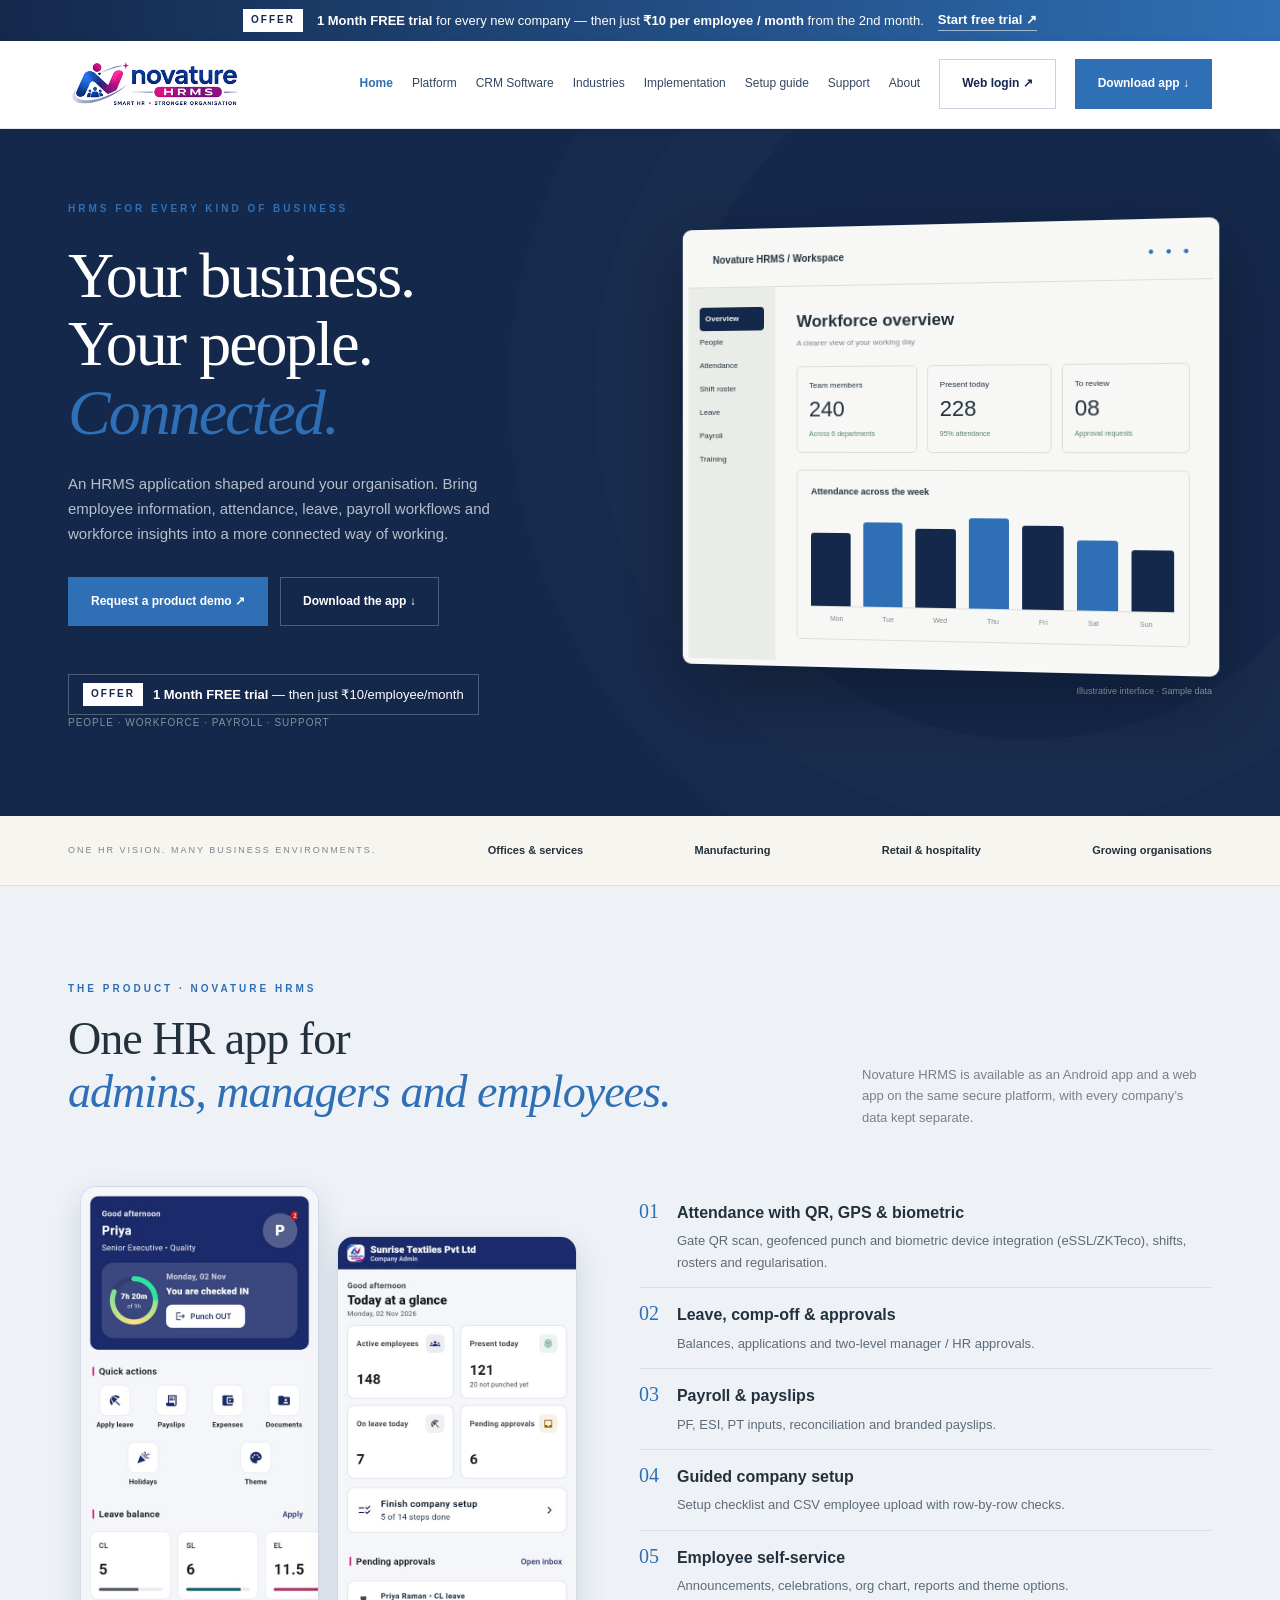
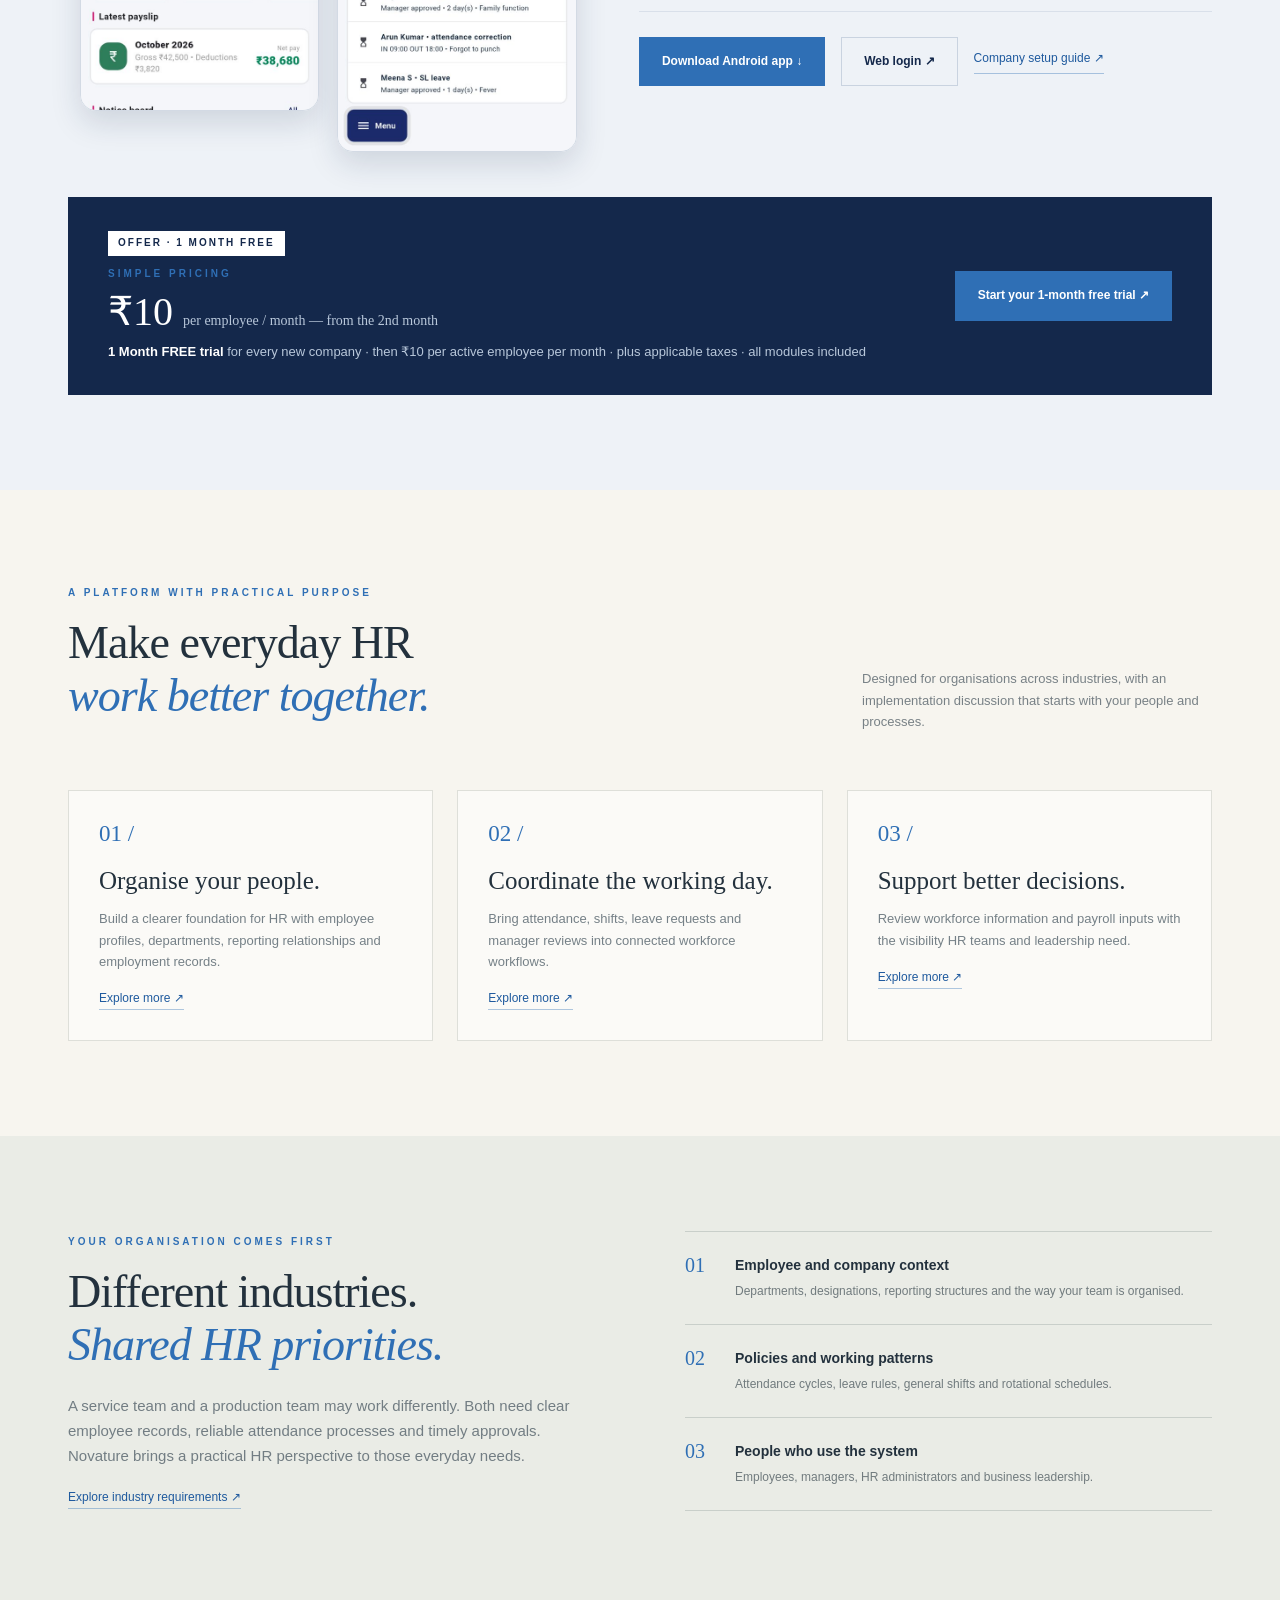
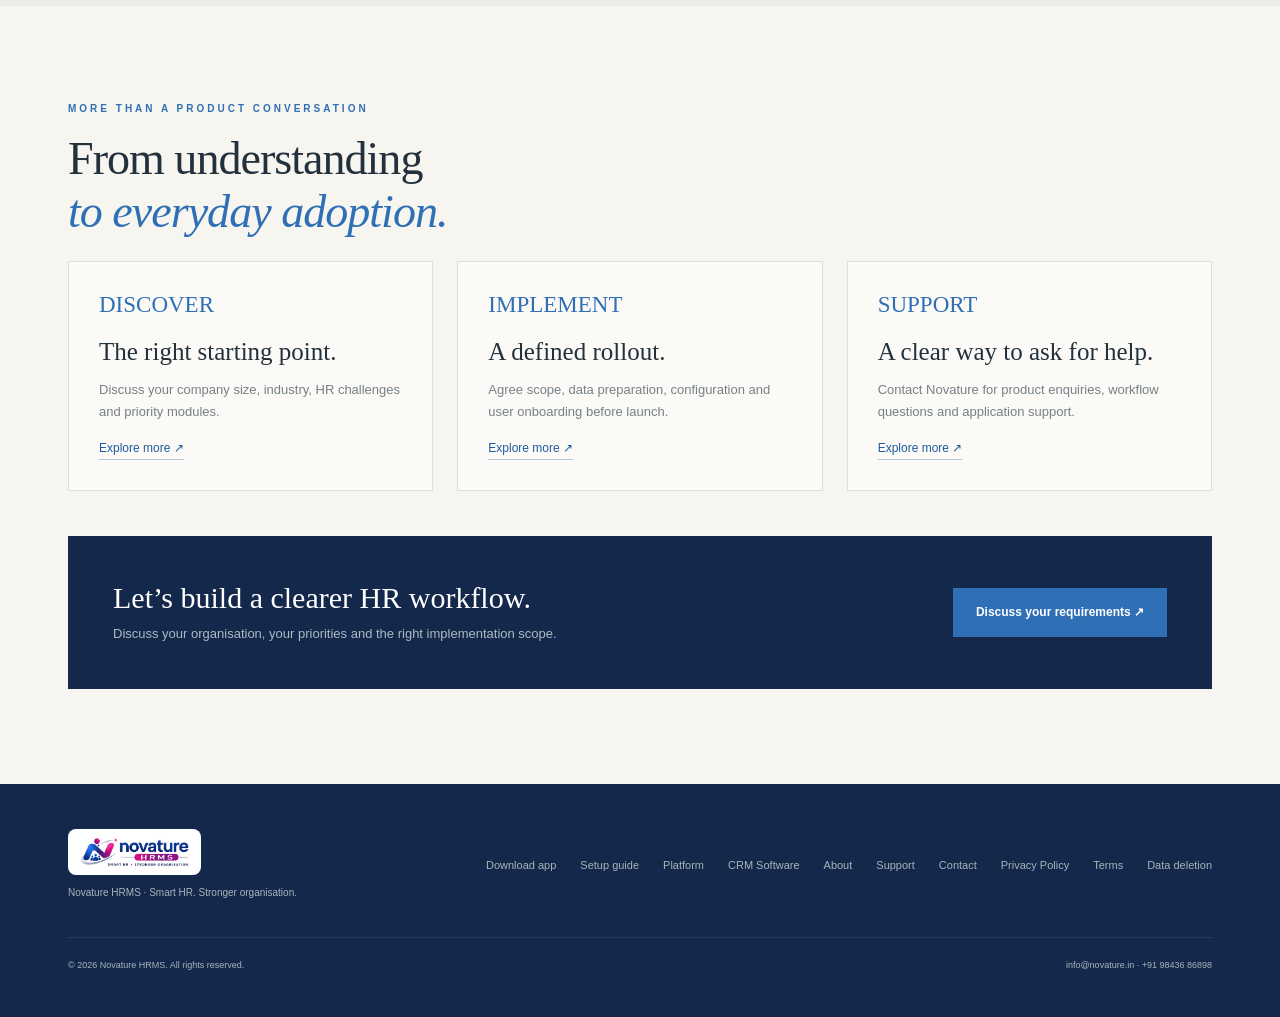
==== commit 178850d8: "Add CRM Software for Marketing Team page and app links. Publish the Novature CRM page on novature.in" ====
--- a/index.html
+++ b/index.html
@@ -1,5 +1,5 @@
-<!doctype html><html lang="en"><head><meta charset="utf-8"><meta name="viewport" content="width=device-width,initial-scale=1"><title>HRMS application for companies across industries | Novature HRMS</title><meta name="description" content="Novature HRMS connects employee management, attendance, leave, payroll workflows and support for organisations across industries. 1 month free trial, then ₹10 per employee per month."><link rel="canonical" href="https://novature.in/"><meta property="og:title" content="HRMS application for companies across industries | Novature HRMS"><meta property="og:description" content="Novature HRMS connects employee management, attendance, leave, payroll workflows and support for organisations across industries."><meta property="og:type" content="website"><meta property="og:url" content="https://novature.in/"><meta name="theme-color" content="#14284b"><link rel="icon" href="assets/icon-192.png" type="image/png"><link rel="apple-touch-icon" href="assets/icon-192.png"><meta property="og:image" content="https://novature.in/assets/og-image.png"><meta name="twitter:card" content="summary_large_image"><link rel="stylesheet" href="assets/styles.css"><script src="assets/site.js" defer></script></head><body><div class="offer-bar" role="note"><div class="wrap offer-inner"><span class="offer-tag">OFFER</span><span><b>1 Month FREE trial</b> for every new company — then just <b>₹10 per employee / month</b> from the 2nd month.</span><a class="offer-link" href="https://hrms.novature.in/app/" target="_blank" rel="noopener">Start free trial ↗</a></div></div><a class="skip" href="#main" style="position:absolute;left:-9999px" onfocus="this.style.left='15px'" onblur="this.style.left='-9999px'">Skip to content</a><header><nav class="wrap nav" aria-label="Main navigation"><a class="brand" href="index.html"><img src="assets/novature_logo.png" alt="Novature HRMS – Smart HR, Stronger Organisation" width="190" height="57"></a><button class="menu" aria-controls="navlinks" aria-expanded="false">Menu</button><div class="links" id="navlinks"><a href="index.html" aria-current="page">Home</a><a href="platform.html">Platform</a><a href="industries.html">Industries</a><a href="implementation.html">Implementation</a><a href="guide.html">Setup guide</a><a href="support.html">Support</a><a href="about.html">About</a><a class="btn ghostnav" href="https://hrms.novature.in/app/">Web login ↗</a><a class="btn" href="download.html">Download app ↓</a></div></nav></header><main id="main"><section class="hero"><div class="wrap hero-grid"><div class="reveal"><div class="eyebrow">HRMS FOR EVERY KIND OF BUSINESS</div><h1>Your business.<br>Your people.<em>Connected.</em></h1><p class="lead">An HRMS application shaped around your organisation. Bring employee information, attendance, leave, payroll workflows and workforce insights into a more connected way of working.</p><div class="actions"><a class="btn" href="contact.html">Request a product demo ↗</a><a class="btn ghost" href="download.html">Download the app ↓</a></div><p class="hero-offer"><span class="offer-tag">OFFER</span><span><b>1 Month FREE trial</b> — then just ₹10/employee/month</span></p><div class="micro">PEOPLE · WORKFORCE · PAYROLL · SUPPORT</div></div><div><div class="dash" aria-label="Illustrative Novature workforce dashboard"><div class="dash-top"><b><span class="mark"></span> Novature HRMS / Workspace</b><span class="dots">● ● ●</span></div><div class="dashboard"><div class="side"><b>Overview</b>People<br>Attendance<br>Shift roster<br>Leave<br>Payroll<br>Training</div><div class="db-main"><h3>Workforce overview</h3><p>A clearer view of your working day</p><div class="stats"><div class="stat">Team members<strong>240</strong><span>Across 6 departments</span></div><div class="stat">Present today<strong>228</strong><span>95% attendance</span></div><div class="stat">To review<strong>08</strong><span>Approval requests</span></div></div><div class="chart"><b>Attendance across the week</b><div class="bars"><i style="height:80%"></i><i style="height:92%"></i><i style="height:85%"></i><i style="height:97%"></i><i style="height:90%"></i><i style="height:75%"></i><i style="height:65%"></i></div><div class="axis"><span>Mon</span><span>Tue</span><span>Wed</span><span>Thu</span><span>Fri</span><span>Sat</span><span>Sun</span></div></div></div></div></div><p class="sample">Illustrative interface · Sample data</p></div></div></section><div class="ribbon"><div class="wrap"><span>ONE HR VISION. MANY BUSINESS ENVIRONMENTS.</span><b>Offices & services</b><b>Manufacturing</b><b>Retail & hospitality</b><b>Growing organisations</b></div></div><section class="section product" id="hrms"><div class="wrap"><div class="section-intro"><div><div class="eyebrow">THE PRODUCT · NOVATURE HRMS</div><h2>One HR app for<br><em>admins, managers and employees.</em></h2></div><p>Novature HRMS is available as an Android app and a web app on the same secure platform, with every company’s data kept separate.</p></div>
+<!doctype html><html lang="en"><head><meta charset="utf-8"><meta name="viewport" content="width=device-width,initial-scale=1"><title>HRMS application for companies across industries | Novature HRMS</title><meta name="description" content="Novature HRMS connects employee management, attendance, leave, payroll workflows and support for organisations across industries. 1 month free trial, then ₹10 per employee per month."><link rel="canonical" href="https://novature.in/"><meta property="og:title" content="HRMS application for companies across industries | Novature HRMS"><meta property="og:description" content="Novature HRMS connects employee management, attendance, leave, payroll workflows and support for organisations across industries."><meta property="og:type" content="website"><meta property="og:url" content="https://novature.in/"><meta name="theme-color" content="#14284b"><link rel="icon" href="assets/icon-192.png" type="image/png"><link rel="apple-touch-icon" href="assets/icon-192.png"><meta property="og:image" content="https://novature.in/assets/og-image.png"><meta name="twitter:card" content="summary_large_image"><link rel="stylesheet" href="assets/styles.css"><script src="assets/site.js" defer></script></head><body><div class="offer-bar" role="note"><div class="wrap offer-inner"><span class="offer-tag">OFFER</span><span><b>1 Month FREE trial</b> for every new company — then just <b>₹10 per employee / month</b> from the 2nd month.</span><a class="offer-link" href="https://hrms.novature.in/app/" target="_blank" rel="noopener">Start free trial ↗</a></div></div><a class="skip" href="#main" style="position:absolute;left:-9999px" onfocus="this.style.left='15px'" onblur="this.style.left='-9999px'">Skip to content</a><header><nav class="wrap nav" aria-label="Main navigation"><a class="brand" href="index.html"><img src="assets/novature_logo.png" alt="Novature HRMS – Smart HR, Stronger Organisation" width="190" height="57"></a><button class="menu" aria-controls="navlinks" aria-expanded="false">Menu</button><div class="links" id="navlinks"><a href="index.html" aria-current="page">Home</a><a href="platform.html">Platform</a><a href="crm.html">CRM Software</a><a href="industries.html">Industries</a><a href="implementation.html">Implementation</a><a href="guide.html">Setup guide</a><a href="support.html">Support</a><a href="about.html">About</a><a class="btn ghostnav" href="https://hrms.novature.in/app/">Web login ↗</a><a class="btn" href="download.html">Download app ↓</a></div></nav></header><main id="main"><section class="hero"><div class="wrap hero-grid"><div class="reveal"><div class="eyebrow">HRMS FOR EVERY KIND OF BUSINESS</div><h1>Your business.<br>Your people.<em>Connected.</em></h1><p class="lead">An HRMS application shaped around your organisation. Bring employee information, attendance, leave, payroll workflows and workforce insights into a more connected way of working.</p><div class="actions"><a class="btn" href="contact.html">Request a product demo ↗</a><a class="btn ghost" href="download.html">Download the app ↓</a></div><p class="hero-offer"><span class="offer-tag">OFFER</span><span><b>1 Month FREE trial</b> — then just ₹10/employee/month</span></p><div class="micro">PEOPLE · WORKFORCE · PAYROLL · SUPPORT</div></div><div><div class="dash" aria-label="Illustrative Novature workforce dashboard"><div class="dash-top"><b><span class="mark"></span> Novature HRMS / Workspace</b><span class="dots">● ● ●</span></div><div class="dashboard"><div class="side"><b>Overview</b>People<br>Attendance<br>Shift roster<br>Leave<br>Payroll<br>Training</div><div class="db-main"><h3>Workforce overview</h3><p>A clearer view of your working day</p><div class="stats"><div class="stat">Team members<strong>240</strong><span>Across 6 departments</span></div><div class="stat">Present today<strong>228</strong><span>95% attendance</span></div><div class="stat">To review<strong>08</strong><span>Approval requests</span></div></div><div class="chart"><b>Attendance across the week</b><div class="bars"><i style="height:80%"></i><i style="height:92%"></i><i style="height:85%"></i><i style="height:97%"></i><i style="height:90%"></i><i style="height:75%"></i><i style="height:65%"></i></div><div class="axis"><span>Mon</span><span>Tue</span><span>Wed</span><span>Thu</span><span>Fri</span><span>Sat</span><span>Sun</span></div></div></div></div></div><p class="sample">Illustrative interface · Sample data</p></div></div></section><div class="ribbon"><div class="wrap"><span>ONE HR VISION. MANY BUSINESS ENVIRONMENTS.</span><b>Offices & services</b><b>Manufacturing</b><b>Retail & hospitality</b><b>Growing organisations</b></div></div><section class="section product" id="hrms"><div class="wrap"><div class="section-intro"><div><div class="eyebrow">THE PRODUCT · NOVATURE HRMS</div><h2>One HR app for<br><em>admins, managers and employees.</em></h2></div><p>Novature HRMS is available as an Android app and a web app on the same secure platform, with every company’s data kept separate.</p></div>
 <div class="prodgrid"><div class="phones"><img src="assets/shots/05_employee_home.jpg" alt="Employee home screen" loading="lazy"><img src="assets/shots/02_admin_dashboard.jpg" alt="Company admin dashboard" loading="lazy"></div>
 <div class="feats"><div class="step"><span>01</span><div><h3>Attendance with QR, GPS &amp; biometric</h3><p>Gate QR scan, geofenced punch and biometric device integration (eSSL/ZKTeco), shifts, rosters and regularisation.</p></div></div><div class="step"><span>02</span><div><h3>Leave, comp-off &amp; approvals</h3><p>Balances, applications and two-level manager / HR approvals.</p></div></div><div class="step"><span>03</span><div><h3>Payroll &amp; payslips</h3><p>PF, ESI, PT inputs, reconciliation and branded payslips.</p></div></div><div class="step"><span>04</span><div><h3>Guided company setup</h3><p>Setup checklist and CSV employee upload with row-by-row checks.</p></div></div><div class="step"><span>05</span><div><h3>Employee self-service</h3><p>Announcements, celebrations, org chart, reports and theme options.</p></div></div>
 <div class="actions"><a class="btn" href="download.html">Download Android app ↓</a><a class="btn ghost dark" href="https://hrms.novature.in/app/">Web login ↗</a><a class="textlink" href="guide.html">Company setup guide ↗</a></div></div></div>
-<div class="pricing"><div><span class="offer-badge">OFFER · 1 MONTH FREE</span><div class="eyebrow">SIMPLE PRICING</div><h3>₹10 <small>per employee / month — from the 2nd month</small></h3><p><b class="offer-hl">1 Month FREE trial</b> for every new company · then ₹10 per active employee per month · plus applicable taxes · all modules included</p></div><a class="btn" href="https://hrms.novature.in/app/" target="_blank" rel="noopener">Start your 1-month free trial ↗</a></div></div></section><section class="section"><div class="wrap"><div class="section-intro"><div><div class="eyebrow">A PLATFORM WITH PRACTICAL PURPOSE</div><h2>Make everyday HR<br><em>work better together.</em></h2></div><p>Designed for organisations across industries, with an implementation discussion that starts with your people and processes.</p></div><div class="cards"><article class="card"><span class="num">01 /</span><h3>Organise your people.</h3><p>Build a clearer foundation for HR with employee profiles, departments, reporting relationships and employment records.</p><a class="textlink" href="platform.html">Explore more ↗</a></article><article class="card"><span class="num">02 /</span><h3>Coordinate the working day.</h3><p>Bring attendance, shifts, leave requests and manager reviews into connected workforce workflows.</p><a class="textlink" href="platform.html">Explore more ↗</a></article><article class="card"><span class="num">03 /</span><h3>Support better decisions.</h3><p>Review workforce information and payroll inputs with the visibility HR teams and leadership need.</p><a class="textlink" href="platform.html">Explore more ↗</a></article></div></div></section><section class="section approach"><div class="wrap split"><div><div class="eyebrow">YOUR ORGANISATION COMES FIRST</div><h2>Different industries.<br><em>Shared HR priorities.</em></h2><p class="widelead">A service team and a production team may work differently. Both need clear employee records, reliable attendance processes and timely approvals. Novature brings a practical HR perspective to those everyday needs.</p><a class="textlink" href="industries.html">Explore industry requirements ↗</a></div><div class="process"><div class="step"><span>01</span><div><h3>Employee and company context</h3><p>Departments, designations, reporting structures and the way your team is organised.</p></div></div><div class="step"><span>02</span><div><h3>Policies and working patterns</h3><p>Attendance cycles, leave rules, general shifts and rotational schedules.</p></div></div><div class="step"><span>03</span><div><h3>People who use the system</h3><p>Employees, managers, HR administrators and business leadership.</p></div></div></div></div></section><section class="section"><div class="wrap"><div class="eyebrow">MORE THAN A PRODUCT CONVERSATION</div><h2>From understanding<br><em>to everyday adoption.</em></h2><div class="cards"><article class="card"><span class="num">DISCOVER</span><h3>The right starting point.</h3><p>Discuss your company size, industry, HR challenges and priority modules.</p><a class="textlink" href="implementation.html">Explore more ↗</a></article><article class="card"><span class="num">IMPLEMENT</span><h3>A defined rollout.</h3><p>Agree scope, data preparation, configuration and user onboarding before launch.</p><a class="textlink" href="implementation.html">Explore more ↗</a></article><article class="card"><span class="num">SUPPORT</span><h3>A clear way to ask for help.</h3><p>Contact Novature for product enquiries, workflow questions and application support.</p><a class="textlink" href="support.html">Explore more ↗</a></article></div><div class="callout"><div><h3>Let’s build a clearer HR workflow.</h3><p>Discuss your organisation, your priorities and the right implementation scope.</p></div><a class="btn" href="contact.html">Discuss your requirements ↗</a></div></div></section></main><footer><div class="wrap"><div class="foot"><div><a class="brand fbrand" href="index.html"><img src="assets/novature_logo.png" alt="Novature HRMS" width="170" height="51"></a><p>Novature HRMS · Smart HR. Stronger organisation.</p></div><div class="footnav"><a href="download.html">Download app</a><a href="guide.html">Setup guide</a><a href="platform.html">Platform</a><a href="about.html">About</a><a href="support.html">Support</a><a href="contact.html">Contact</a><a href="privacy.html">Privacy Policy</a><a href="terms.html">Terms</a><a href="data-deletion.html">Data deletion</a></div></div><div class="copyright"><span>© 2026 Novature HRMS. All rights reserved.</span><span><a href="mailto:info@novature.in">info@novature.in</a> · <a href="tel:+919843686898">+91 98436 86898</a></span></div></div></footer></body></html>+<div class="pricing"><div><span class="offer-badge">OFFER · 1 MONTH FREE</span><div class="eyebrow">SIMPLE PRICING</div><h3>₹10 <small>per employee / month — from the 2nd month</small></h3><p><b class="offer-hl">1 Month FREE trial</b> for every new company · then ₹10 per active employee per month · plus applicable taxes · all modules included</p></div><a class="btn" href="https://hrms.novature.in/app/" target="_blank" rel="noopener">Start your 1-month free trial ↗</a></div></div></section><section class="section"><div class="wrap"><div class="section-intro"><div><div class="eyebrow">A PLATFORM WITH PRACTICAL PURPOSE</div><h2>Make everyday HR<br><em>work better together.</em></h2></div><p>Designed for organisations across industries, with an implementation discussion that starts with your people and processes.</p></div><div class="cards"><article class="card"><span class="num">01 /</span><h3>Organise your people.</h3><p>Build a clearer foundation for HR with employee profiles, departments, reporting relationships and employment records.</p><a class="textlink" href="platform.html">Explore more ↗</a></article><article class="card"><span class="num">02 /</span><h3>Coordinate the working day.</h3><p>Bring attendance, shifts, leave requests and manager reviews into connected workforce workflows.</p><a class="textlink" href="platform.html">Explore more ↗</a></article><article class="card"><span class="num">03 /</span><h3>Support better decisions.</h3><p>Review workforce information and payroll inputs with the visibility HR teams and leadership need.</p><a class="textlink" href="platform.html">Explore more ↗</a></article></div></div></section><section class="section approach"><div class="wrap split"><div><div class="eyebrow">YOUR ORGANISATION COMES FIRST</div><h2>Different industries.<br><em>Shared HR priorities.</em></h2><p class="widelead">A service team and a production team may work differently. Both need clear employee records, reliable attendance processes and timely approvals. Novature brings a practical HR perspective to those everyday needs.</p><a class="textlink" href="industries.html">Explore industry requirements ↗</a></div><div class="process"><div class="step"><span>01</span><div><h3>Employee and company context</h3><p>Departments, designations, reporting structures and the way your team is organised.</p></div></div><div class="step"><span>02</span><div><h3>Policies and working patterns</h3><p>Attendance cycles, leave rules, general shifts and rotational schedules.</p></div></div><div class="step"><span>03</span><div><h3>People who use the system</h3><p>Employees, managers, HR administrators and business leadership.</p></div></div></div></div></section><section class="section"><div class="wrap"><div class="eyebrow">MORE THAN A PRODUCT CONVERSATION</div><h2>From understanding<br><em>to everyday adoption.</em></h2><div class="cards"><article class="card"><span class="num">DISCOVER</span><h3>The right starting point.</h3><p>Discuss your company size, industry, HR challenges and priority modules.</p><a class="textlink" href="implementation.html">Explore more ↗</a></article><article class="card"><span class="num">IMPLEMENT</span><h3>A defined rollout.</h3><p>Agree scope, data preparation, configuration and user onboarding before launch.</p><a class="textlink" href="implementation.html">Explore more ↗</a></article><article class="card"><span class="num">SUPPORT</span><h3>A clear way to ask for help.</h3><p>Contact Novature for product enquiries, workflow questions and application support.</p><a class="textlink" href="support.html">Explore more ↗</a></article></div><div class="callout"><div><h3>Let’s build a clearer HR workflow.</h3><p>Discuss your organisation, your priorities and the right implementation scope.</p></div><a class="btn" href="contact.html">Discuss your requirements ↗</a></div></div></section></main><footer><div class="wrap"><div class="foot"><div><a class="brand fbrand" href="index.html"><img src="assets/novature_logo.png" alt="Novature HRMS" width="170" height="51"></a><p>Novature HRMS · Smart HR. Stronger organisation.</p></div><div class="footnav"><a href="download.html">Download app</a><a href="guide.html">Setup guide</a><a href="platform.html">Platform</a><a href="crm.html">CRM Software</a><a href="about.html">About</a><a href="support.html">Support</a><a href="contact.html">Contact</a><a href="privacy.html">Privacy Policy</a><a href="terms.html">Terms</a><a href="data-deletion.html">Data deletion</a></div></div><div class="copyright"><span>© 2026 Novature HRMS. All rights reserved.</span><span><a href="mailto:info@novature.in">info@novature.in</a> · <a href="tel:+919843686898">+91 98436 86898</a></span></div></div></footer></body></html>
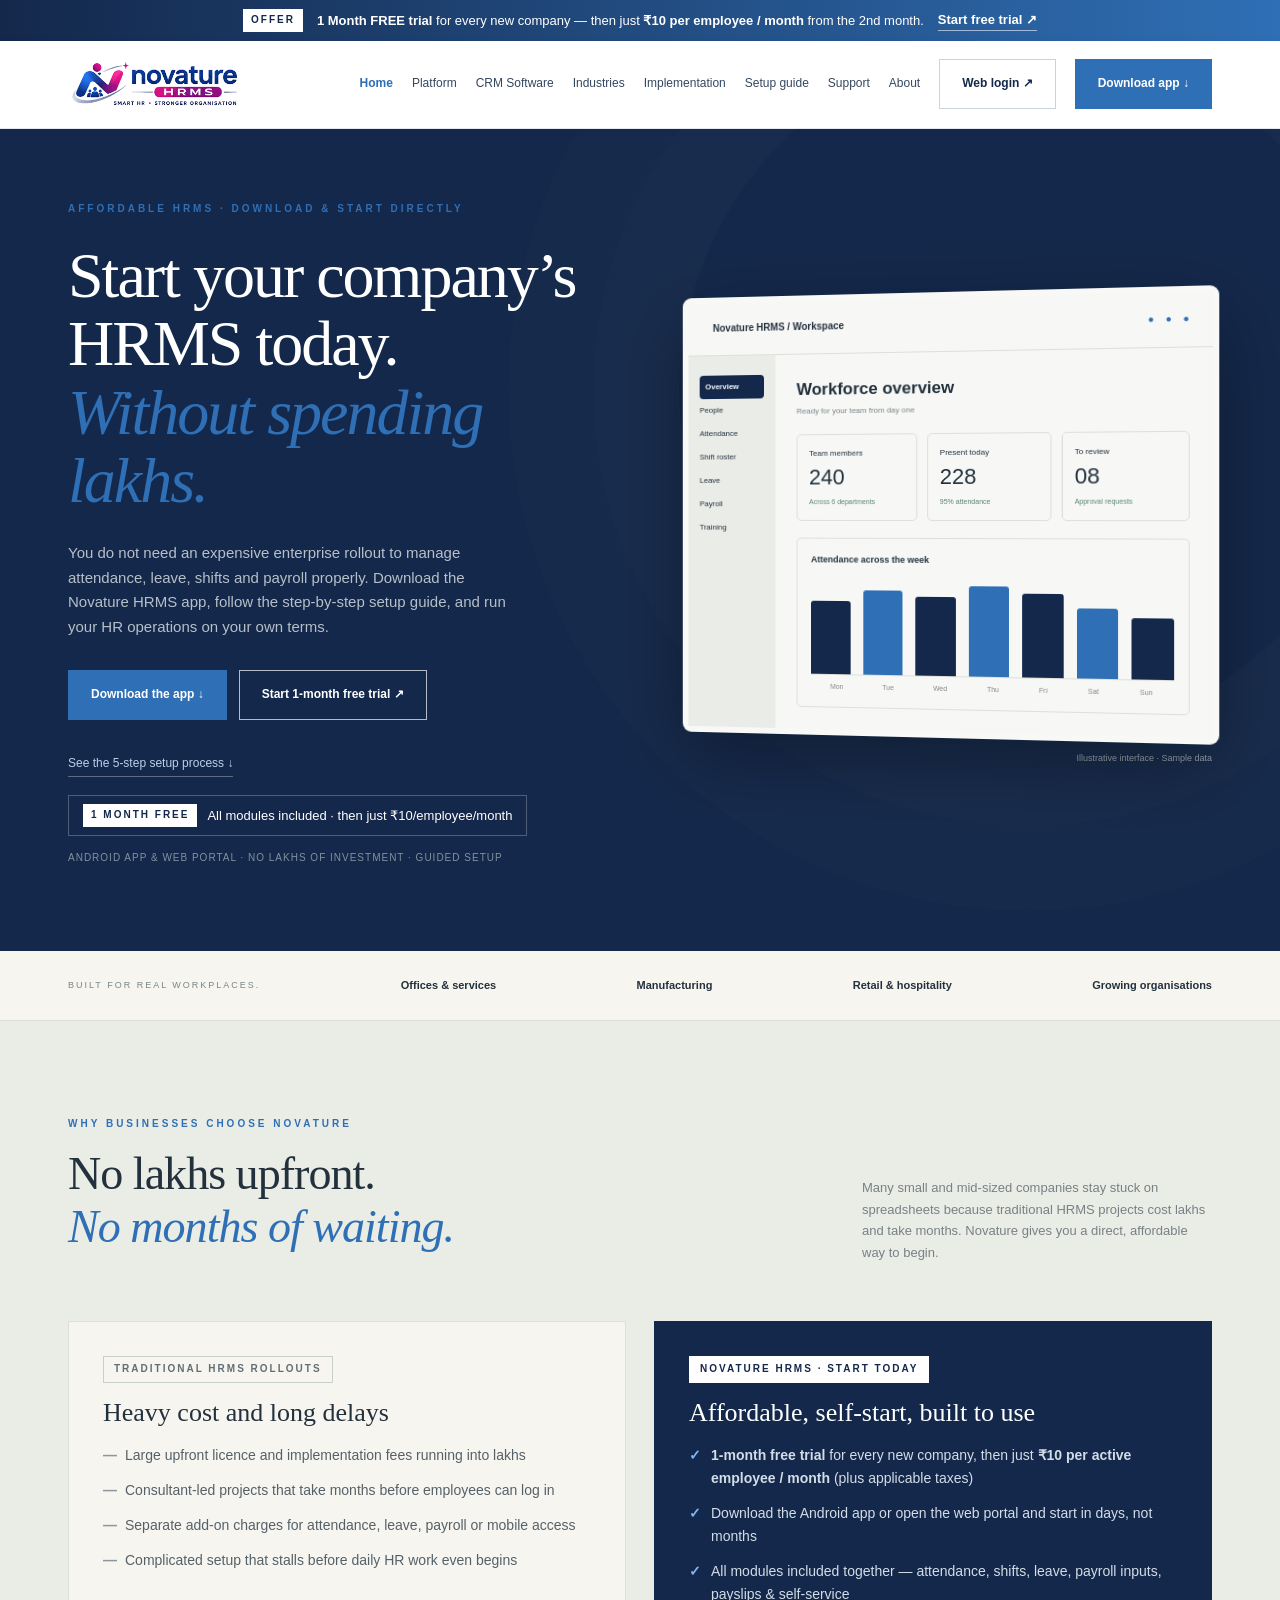
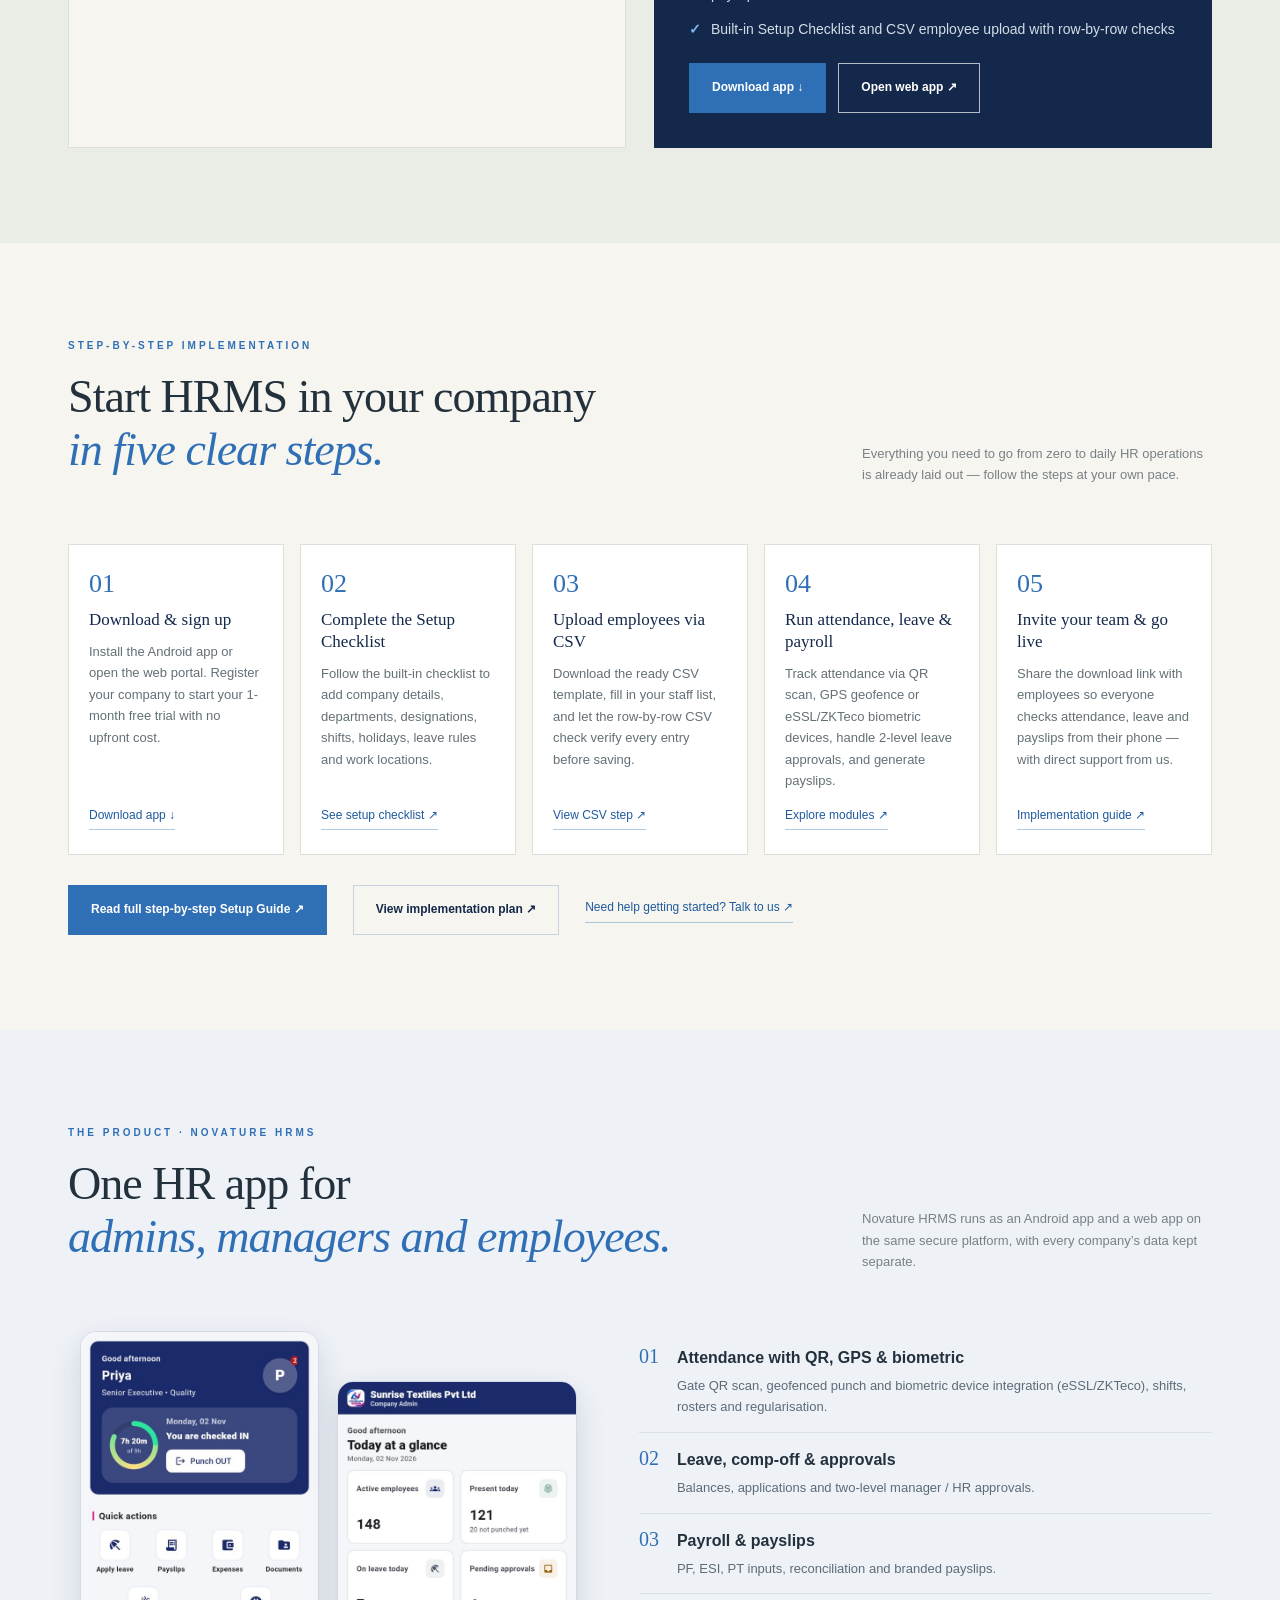
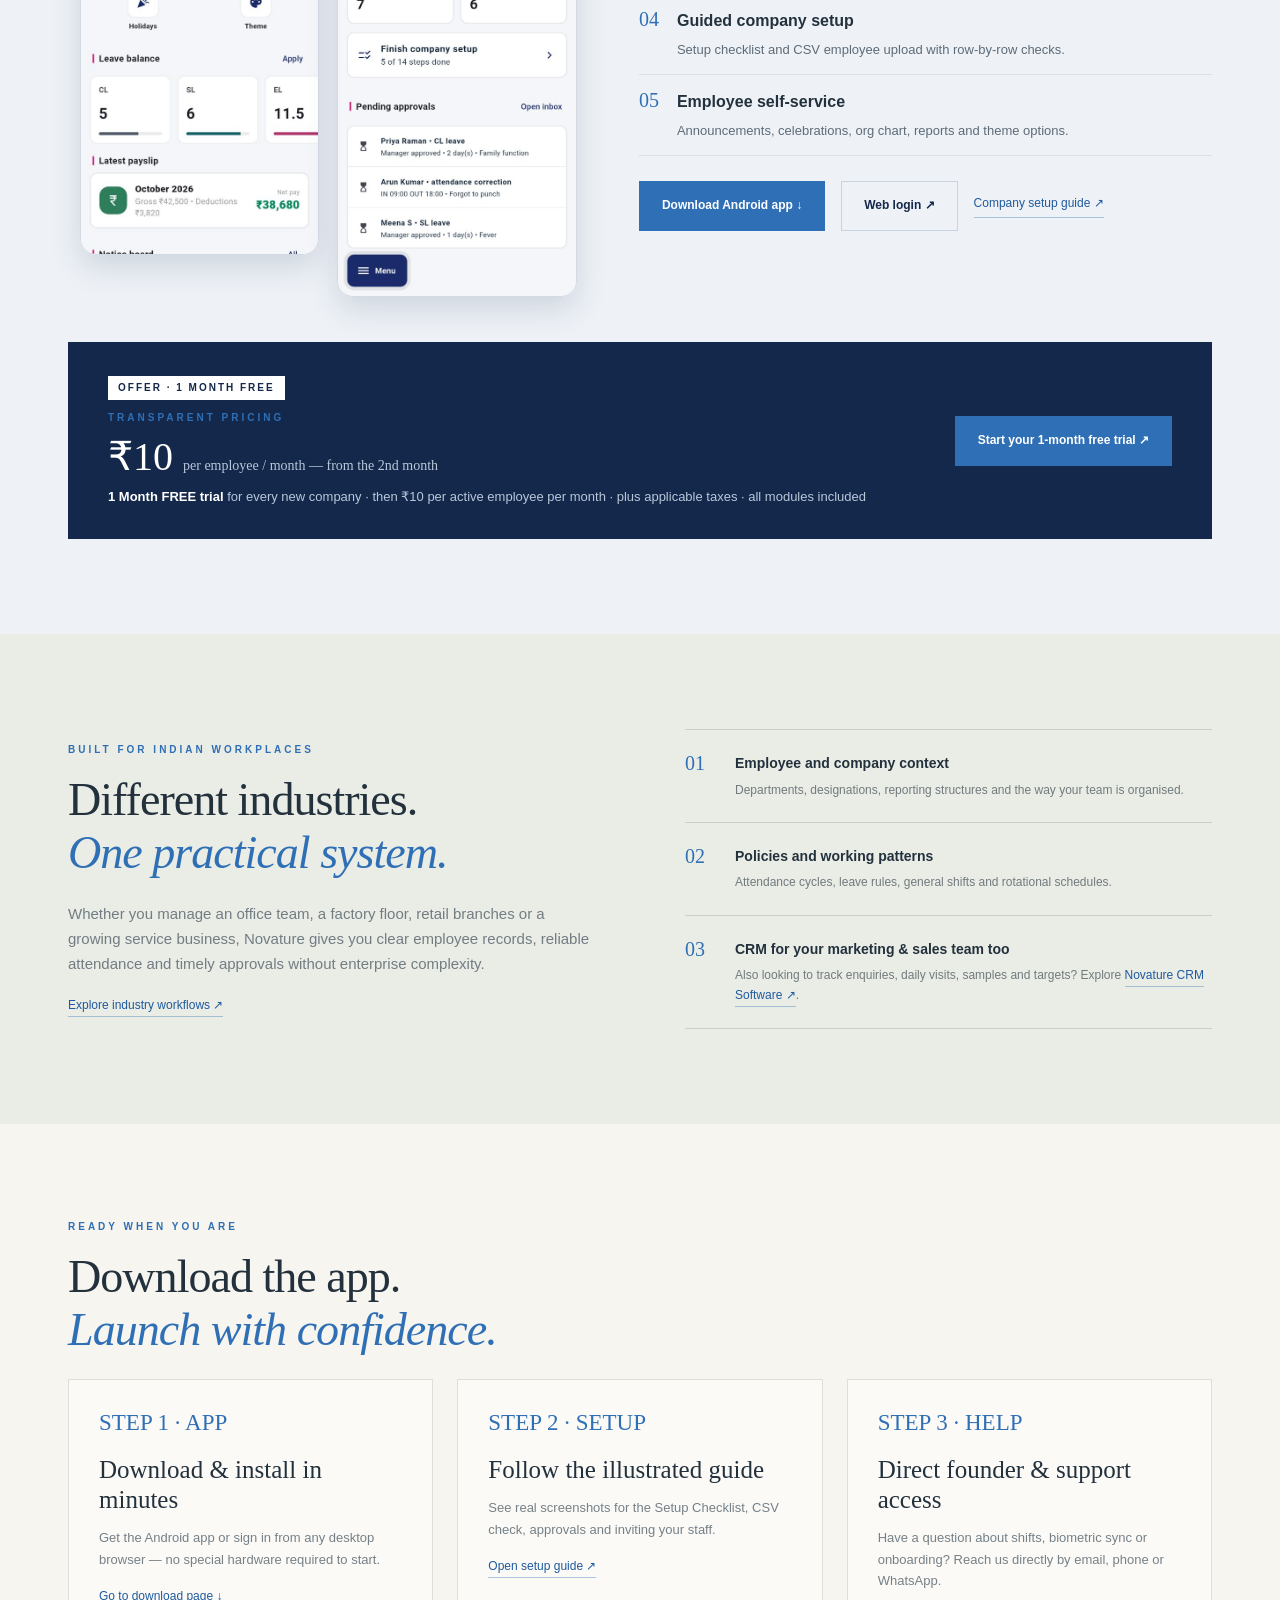
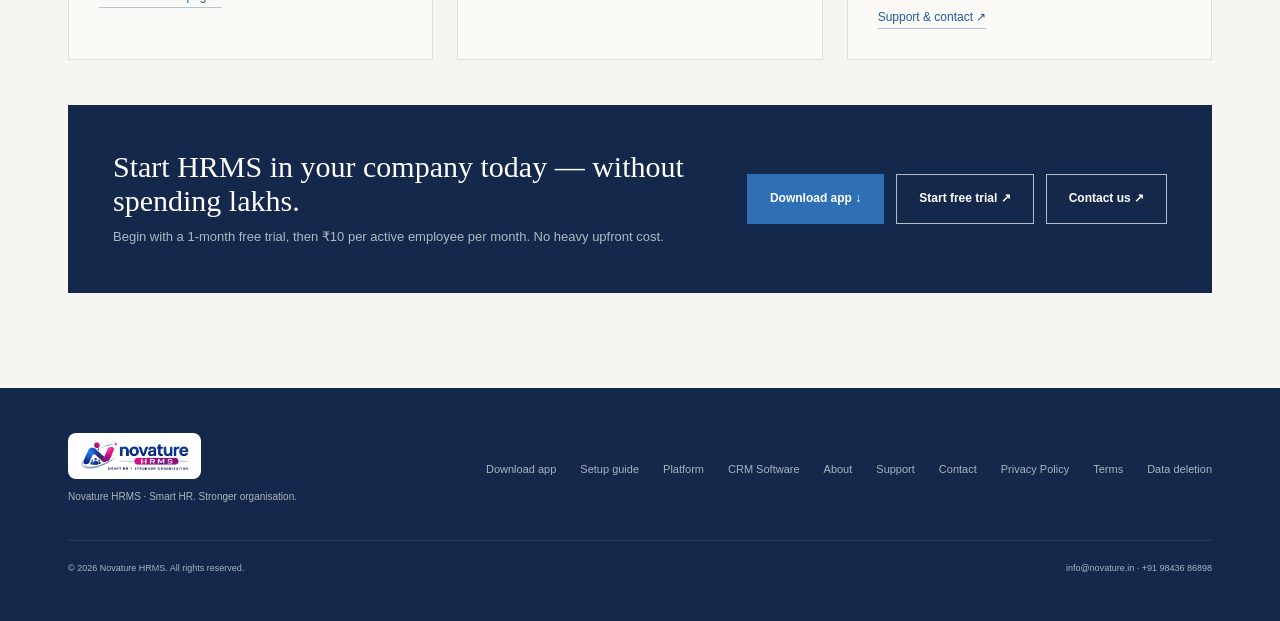
==== commit 31231a8b: "Refresh homepage for self-start affordable HRMS and update contact page with Sivakasi office map" ====
--- a/index.html
+++ b/index.html
@@ -1,5 +1,293 @@
-<!doctype html><html lang="en"><head><meta charset="utf-8"><meta name="viewport" content="width=device-width,initial-scale=1"><title>HRMS application for companies across industries | Novature HRMS</title><meta name="description" content="Novature HRMS connects employee management, attendance, leave, payroll workflows and support for organisations across industries. 1 month free trial, then ₹10 per employee per month."><link rel="canonical" href="https://novature.in/"><meta property="og:title" content="HRMS application for companies across industries | Novature HRMS"><meta property="og:description" content="Novature HRMS connects employee management, attendance, leave, payroll workflows and support for organisations across industries."><meta property="og:type" content="website"><meta property="og:url" content="https://novature.in/"><meta name="theme-color" content="#14284b"><link rel="icon" href="assets/icon-192.png" type="image/png"><link rel="apple-touch-icon" href="assets/icon-192.png"><meta property="og:image" content="https://novature.in/assets/og-image.png"><meta name="twitter:card" content="summary_large_image"><link rel="stylesheet" href="assets/styles.css"><script src="assets/site.js" defer></script></head><body><div class="offer-bar" role="note"><div class="wrap offer-inner"><span class="offer-tag">OFFER</span><span><b>1 Month FREE trial</b> for every new company — then just <b>₹10 per employee / month</b> from the 2nd month.</span><a class="offer-link" href="https://hrms.novature.in/app/" target="_blank" rel="noopener">Start free trial ↗</a></div></div><a class="skip" href="#main" style="position:absolute;left:-9999px" onfocus="this.style.left='15px'" onblur="this.style.left='-9999px'">Skip to content</a><header><nav class="wrap nav" aria-label="Main navigation"><a class="brand" href="index.html"><img src="assets/novature_logo.png" alt="Novature HRMS – Smart HR, Stronger Organisation" width="190" height="57"></a><button class="menu" aria-controls="navlinks" aria-expanded="false">Menu</button><div class="links" id="navlinks"><a href="index.html" aria-current="page">Home</a><a href="platform.html">Platform</a><a href="crm.html">CRM Software</a><a href="industries.html">Industries</a><a href="implementation.html">Implementation</a><a href="guide.html">Setup guide</a><a href="support.html">Support</a><a href="about.html">About</a><a class="btn ghostnav" href="https://hrms.novature.in/app/">Web login ↗</a><a class="btn" href="download.html">Download app ↓</a></div></nav></header><main id="main"><section class="hero"><div class="wrap hero-grid"><div class="reveal"><div class="eyebrow">HRMS FOR EVERY KIND OF BUSINESS</div><h1>Your business.<br>Your people.<em>Connected.</em></h1><p class="lead">An HRMS application shaped around your organisation. Bring employee information, attendance, leave, payroll workflows and workforce insights into a more connected way of working.</p><div class="actions"><a class="btn" href="contact.html">Request a product demo ↗</a><a class="btn ghost" href="download.html">Download the app ↓</a></div><p class="hero-offer"><span class="offer-tag">OFFER</span><span><b>1 Month FREE trial</b> — then just ₹10/employee/month</span></p><div class="micro">PEOPLE · WORKFORCE · PAYROLL · SUPPORT</div></div><div><div class="dash" aria-label="Illustrative Novature workforce dashboard"><div class="dash-top"><b><span class="mark"></span> Novature HRMS / Workspace</b><span class="dots">● ● ●</span></div><div class="dashboard"><div class="side"><b>Overview</b>People<br>Attendance<br>Shift roster<br>Leave<br>Payroll<br>Training</div><div class="db-main"><h3>Workforce overview</h3><p>A clearer view of your working day</p><div class="stats"><div class="stat">Team members<strong>240</strong><span>Across 6 departments</span></div><div class="stat">Present today<strong>228</strong><span>95% attendance</span></div><div class="stat">To review<strong>08</strong><span>Approval requests</span></div></div><div class="chart"><b>Attendance across the week</b><div class="bars"><i style="height:80%"></i><i style="height:92%"></i><i style="height:85%"></i><i style="height:97%"></i><i style="height:90%"></i><i style="height:75%"></i><i style="height:65%"></i></div><div class="axis"><span>Mon</span><span>Tue</span><span>Wed</span><span>Thu</span><span>Fri</span><span>Sat</span><span>Sun</span></div></div></div></div></div><p class="sample">Illustrative interface · Sample data</p></div></div></section><div class="ribbon"><div class="wrap"><span>ONE HR VISION. MANY BUSINESS ENVIRONMENTS.</span><b>Offices & services</b><b>Manufacturing</b><b>Retail & hospitality</b><b>Growing organisations</b></div></div><section class="section product" id="hrms"><div class="wrap"><div class="section-intro"><div><div class="eyebrow">THE PRODUCT · NOVATURE HRMS</div><h2>One HR app for<br><em>admins, managers and employees.</em></h2></div><p>Novature HRMS is available as an Android app and a web app on the same secure platform, with every company’s data kept separate.</p></div>
-<div class="prodgrid"><div class="phones"><img src="assets/shots/05_employee_home.jpg" alt="Employee home screen" loading="lazy"><img src="assets/shots/02_admin_dashboard.jpg" alt="Company admin dashboard" loading="lazy"></div>
-<div class="feats"><div class="step"><span>01</span><div><h3>Attendance with QR, GPS &amp; biometric</h3><p>Gate QR scan, geofenced punch and biometric device integration (eSSL/ZKTeco), shifts, rosters and regularisation.</p></div></div><div class="step"><span>02</span><div><h3>Leave, comp-off &amp; approvals</h3><p>Balances, applications and two-level manager / HR approvals.</p></div></div><div class="step"><span>03</span><div><h3>Payroll &amp; payslips</h3><p>PF, ESI, PT inputs, reconciliation and branded payslips.</p></div></div><div class="step"><span>04</span><div><h3>Guided company setup</h3><p>Setup checklist and CSV employee upload with row-by-row checks.</p></div></div><div class="step"><span>05</span><div><h3>Employee self-service</h3><p>Announcements, celebrations, org chart, reports and theme options.</p></div></div>
-<div class="actions"><a class="btn" href="download.html">Download Android app ↓</a><a class="btn ghost dark" href="https://hrms.novature.in/app/">Web login ↗</a><a class="textlink" href="guide.html">Company setup guide ↗</a></div></div></div>
-<div class="pricing"><div><span class="offer-badge">OFFER · 1 MONTH FREE</span><div class="eyebrow">SIMPLE PRICING</div><h3>₹10 <small>per employee / month — from the 2nd month</small></h3><p><b class="offer-hl">1 Month FREE trial</b> for every new company · then ₹10 per active employee per month · plus applicable taxes · all modules included</p></div><a class="btn" href="https://hrms.novature.in/app/" target="_blank" rel="noopener">Start your 1-month free trial ↗</a></div></div></section><section class="section"><div class="wrap"><div class="section-intro"><div><div class="eyebrow">A PLATFORM WITH PRACTICAL PURPOSE</div><h2>Make everyday HR<br><em>work better together.</em></h2></div><p>Designed for organisations across industries, with an implementation discussion that starts with your people and processes.</p></div><div class="cards"><article class="card"><span class="num">01 /</span><h3>Organise your people.</h3><p>Build a clearer foundation for HR with employee profiles, departments, reporting relationships and employment records.</p><a class="textlink" href="platform.html">Explore more ↗</a></article><article class="card"><span class="num">02 /</span><h3>Coordinate the working day.</h3><p>Bring attendance, shifts, leave requests and manager reviews into connected workforce workflows.</p><a class="textlink" href="platform.html">Explore more ↗</a></article><article class="card"><span class="num">03 /</span><h3>Support better decisions.</h3><p>Review workforce information and payroll inputs with the visibility HR teams and leadership need.</p><a class="textlink" href="platform.html">Explore more ↗</a></article></div></div></section><section class="section approach"><div class="wrap split"><div><div class="eyebrow">YOUR ORGANISATION COMES FIRST</div><h2>Different industries.<br><em>Shared HR priorities.</em></h2><p class="widelead">A service team and a production team may work differently. Both need clear employee records, reliable attendance processes and timely approvals. Novature brings a practical HR perspective to those everyday needs.</p><a class="textlink" href="industries.html">Explore industry requirements ↗</a></div><div class="process"><div class="step"><span>01</span><div><h3>Employee and company context</h3><p>Departments, designations, reporting structures and the way your team is organised.</p></div></div><div class="step"><span>02</span><div><h3>Policies and working patterns</h3><p>Attendance cycles, leave rules, general shifts and rotational schedules.</p></div></div><div class="step"><span>03</span><div><h3>People who use the system</h3><p>Employees, managers, HR administrators and business leadership.</p></div></div></div></div></section><section class="section"><div class="wrap"><div class="eyebrow">MORE THAN A PRODUCT CONVERSATION</div><h2>From understanding<br><em>to everyday adoption.</em></h2><div class="cards"><article class="card"><span class="num">DISCOVER</span><h3>The right starting point.</h3><p>Discuss your company size, industry, HR challenges and priority modules.</p><a class="textlink" href="implementation.html">Explore more ↗</a></article><article class="card"><span class="num">IMPLEMENT</span><h3>A defined rollout.</h3><p>Agree scope, data preparation, configuration and user onboarding before launch.</p><a class="textlink" href="implementation.html">Explore more ↗</a></article><article class="card"><span class="num">SUPPORT</span><h3>A clear way to ask for help.</h3><p>Contact Novature for product enquiries, workflow questions and application support.</p><a class="textlink" href="support.html">Explore more ↗</a></article></div><div class="callout"><div><h3>Let’s build a clearer HR workflow.</h3><p>Discuss your organisation, your priorities and the right implementation scope.</p></div><a class="btn" href="contact.html">Discuss your requirements ↗</a></div></div></section></main><footer><div class="wrap"><div class="foot"><div><a class="brand fbrand" href="index.html"><img src="assets/novature_logo.png" alt="Novature HRMS" width="170" height="51"></a><p>Novature HRMS · Smart HR. Stronger organisation.</p></div><div class="footnav"><a href="download.html">Download app</a><a href="guide.html">Setup guide</a><a href="platform.html">Platform</a><a href="crm.html">CRM Software</a><a href="about.html">About</a><a href="support.html">Support</a><a href="contact.html">Contact</a><a href="privacy.html">Privacy Policy</a><a href="terms.html">Terms</a><a href="data-deletion.html">Data deletion</a></div></div><div class="copyright"><span>© 2026 Novature HRMS. All rights reserved.</span><span><a href="mailto:info@novature.in">info@novature.in</a> · <a href="tel:+919843686898">+91 98436 86898</a></span></div></div></footer></body></html>+<!doctype html>
+<html lang="en">
+<head>
+  <meta charset="utf-8">
+  <meta name="viewport" content="width=device-width,initial-scale=1">
+  <title>Start your company’s HRMS today without spending lakhs | Novature HRMS</title>
+  <meta name="description" content="Download Novature HRMS and launch in your company step by step without spending lakhs. 1-month free trial, then ₹10 per employee per month — attendance, leave, shifts and payroll included.">
+  <link rel="canonical" href="https://novature.in/">
+  <meta property="og:title" content="Start your company’s HRMS today without spending lakhs | Novature HRMS">
+  <meta property="og:description" content="Affordable HRMS for growing companies: download the app, follow the step-by-step setup guide, and go live with a 1-month free trial, then ₹10 per employee per month.">
+  <meta property="og:type" content="website">
+  <meta property="og:url" content="https://novature.in/">
+  <meta name="theme-color" content="#14284b">
+  <link rel="icon" href="assets/icon-192.png" type="image/png">
+  <link rel="apple-touch-icon" href="assets/icon-192.png">
+  <meta property="og:image" content="https://novature.in/assets/og-image.png">
+  <meta name="twitter:card" content="summary_large_image">
+  <link rel="stylesheet" href="assets/styles.css">
+  <script src="assets/site.js" defer></script>
+</head>
+<body>
+  <div class="offer-bar" role="note">
+    <div class="wrap offer-inner">
+      <span class="offer-tag">OFFER</span>
+      <span><b>1 Month FREE trial</b> for every new company — then just <b>₹10 per employee / month</b> from the 2nd month.</span>
+      <a class="offer-link" href="https://hrms.novature.in/app/" target="_blank" rel="noopener">Start free trial ↗</a>
+    </div>
+  </div>
+  <a class="skip" href="#main" style="position:absolute;left:-9999px" onfocus="this.style.left='15px'" onblur="this.style.left='-9999px'">Skip to content</a>
+  <header>
+    <nav class="wrap nav" aria-label="Main navigation">
+      <a class="brand" href="index.html"><img src="assets/novature_logo.png" alt="Novature HRMS – Smart HR, Stronger Organisation" width="190" height="57"></a>
+      <button class="menu" aria-controls="navlinks" aria-expanded="false">Menu</button>
+      <div class="links" id="navlinks">
+        <a href="index.html" aria-current="page">Home</a>
+        <a href="platform.html">Platform</a>
+        <a href="crm.html">CRM Software</a>
+        <a href="industries.html">Industries</a>
+        <a href="implementation.html">Implementation</a>
+        <a href="guide.html">Setup guide</a>
+        <a href="support.html">Support</a>
+        <a href="about.html">About</a>
+        <a class="btn ghostnav" href="https://hrms.novature.in/app/" target="_blank" rel="noopener">Web login ↗</a>
+        <a class="btn" href="download.html">Download app ↓</a>
+      </div>
+    </nav>
+  </header>
+
+  <main id="main">
+    <section class="hero">
+      <div class="wrap hero-grid">
+        <div class="reveal">
+          <div class="eyebrow">AFFORDABLE HRMS · DOWNLOAD &amp; START DIRECTLY</div>
+          <h1>Start your company’s HRMS today.<em>Without spending lakhs.</em></h1>
+          <p class="lead">You do not need an expensive enterprise rollout to manage attendance, leave, shifts and payroll properly. Download the Novature HRMS app, follow the step-by-step setup guide, and run your HR operations on your own terms.</p>
+          <div class="actions">
+            <a class="btn" href="download.html">Download the app ↓</a>
+            <a class="btn ghost light" href="https://hrms.novature.in/app/" target="_blank" rel="noopener">Start 1-month free trial ↗</a>
+          </div>
+          <a class="hero-sublink" href="#start-steps">See the 5-step setup process ↓</a>
+          <p class="hero-offer"><span class="offer-tag">1 MONTH FREE</span><span>All modules included · then just ₹10/employee/month</span></p>
+          <div class="micro">ANDROID APP &amp; WEB PORTAL · NO LAKHS OF INVESTMENT · GUIDED SETUP</div>
+        </div>
+        <div>
+          <div class="dash" aria-label="Illustrative Novature workforce dashboard">
+            <div class="dash-top"><b><span class="mark"></span> Novature HRMS / Workspace</b><span class="dots">● ● ●</span></div>
+            <div class="dashboard">
+              <div class="side"><b>Overview</b>People<br>Attendance<br>Shift roster<br>Leave<br>Payroll<br>Training</div>
+              <div class="db-main">
+                <h3>Workforce overview</h3>
+                <p>Ready for your team from day one</p>
+                <div class="stats">
+                  <div class="stat">Team members<strong>240</strong><span>Across 6 departments</span></div>
+                  <div class="stat">Present today<strong>228</strong><span>95% attendance</span></div>
+                  <div class="stat">To review<strong>08</strong><span>Approval requests</span></div>
+                </div>
+                <div class="chart">
+                  <b>Attendance across the week</b>
+                  <div class="bars"><i style="height:80%"></i><i style="height:92%"></i><i style="height:85%"></i><i style="height:97%"></i><i style="height:90%"></i><i style="height:75%"></i><i style="height:65%"></i></div>
+                  <div class="axis"><span>Mon</span><span>Tue</span><span>Wed</span><span>Thu</span><span>Fri</span><span>Sat</span><span>Sun</span></div>
+                </div>
+              </div>
+            </div>
+          </div>
+          <p class="sample">Illustrative interface · Sample data</p>
+        </div>
+      </div>
+    </section>
+
+    <div class="ribbon">
+      <div class="wrap">
+        <span>BUILT FOR REAL WORKPLACES.</span>
+        <b>Offices &amp; services</b>
+        <b>Manufacturing</b>
+        <b>Retail &amp; hospitality</b>
+        <b>Growing organisations</b>
+      </div>
+    </div>
+
+    <section class="section contrast" id="why-novature">
+      <div class="wrap">
+        <div class="section-intro">
+          <div>
+            <div class="eyebrow">WHY BUSINESSES CHOOSE NOVATURE</div>
+            <h2>No lakhs upfront.<br><em>No months of waiting.</em></h2>
+          </div>
+          <p>Many small and mid-sized companies stay stuck on spreadsheets because traditional HRMS projects cost lakhs and take months. Novature gives you a direct, affordable way to begin.</p>
+        </div>
+        <div class="contrast-grid">
+          <article class="contrast-card">
+            <span class="contrast-tag">TRADITIONAL HRMS ROLLOUTS</span>
+            <h3>Heavy cost and long delays</h3>
+            <ul class="contrast-list">
+              <li>Large upfront licence and implementation fees running into lakhs</li>
+              <li>Consultant-led projects that take months before employees can log in</li>
+              <li>Separate add-on charges for attendance, leave, payroll or mobile access</li>
+              <li>Complicated setup that stalls before daily HR work even begins</li>
+            </ul>
+          </article>
+          <article class="contrast-card novature">
+            <span class="contrast-tag">NOVATURE HRMS · START TODAY</span>
+            <h3>Affordable, self-start, built to use</h3>
+            <ul class="contrast-list">
+              <li><b>1-month free trial</b> for every new company, then just <b>₹10 per active employee / month</b> (plus applicable taxes)</li>
+              <li>Download the Android app or open the web portal and start in days, not months</li>
+              <li>All modules included together — attendance, shifts, leave, payroll inputs, payslips &amp; self-service</li>
+              <li>Built-in Setup Checklist and CSV employee upload with row-by-row checks</li>
+            </ul>
+            <div class="contrast-foot">
+              <a class="btn" href="download.html">Download app ↓</a>
+              <a class="btn ghost light" href="https://hrms.novature.in/app/" target="_blank" rel="noopener">Open web app ↗</a>
+            </div>
+          </article>
+        </div>
+      </div>
+    </section>
+
+    <section class="section" id="start-steps">
+      <div class="wrap">
+        <div class="section-intro">
+          <div>
+            <div class="eyebrow">STEP-BY-STEP IMPLEMENTATION</div>
+            <h2>Start HRMS in your company<br><em>in five clear steps.</em></h2>
+          </div>
+          <p>Everything you need to go from zero to daily HR operations is already laid out — follow the steps at your own pace.</p>
+        </div>
+        <div class="journey">
+          <article class="jstep">
+            <span class="num">01</span>
+            <h3>Download &amp; sign up</h3>
+            <p>Install the Android app or open the web portal. Register your company to start your 1-month free trial with no upfront cost.</p>
+            <a class="textlink" href="download.html">Download app ↓</a>
+          </article>
+          <article class="jstep">
+            <span class="num">02</span>
+            <h3>Complete the Setup Checklist</h3>
+            <p>Follow the built-in checklist to add company details, departments, designations, shifts, holidays, leave rules and work locations.</p>
+            <a class="textlink" href="guide.html">See setup checklist ↗</a>
+          </article>
+          <article class="jstep">
+            <span class="num">03</span>
+            <h3>Upload employees via CSV</h3>
+            <p>Download the ready CSV template, fill in your staff list, and let the row-by-row CSV check verify every entry before saving.</p>
+            <a class="textlink" href="guide.html">View CSV step ↗</a>
+          </article>
+          <article class="jstep">
+            <span class="num">04</span>
+            <h3>Run attendance, leave &amp; payroll</h3>
+            <p>Track attendance via QR scan, GPS geofence or eSSL/ZKTeco biometric devices, handle 2-level leave approvals, and generate payslips.</p>
+            <a class="textlink" href="platform.html">Explore modules ↗</a>
+          </article>
+          <article class="jstep">
+            <span class="num">05</span>
+            <h3>Invite your team &amp; go live</h3>
+            <p>Share the download link with employees so everyone checks attendance, leave and payslips from their phone — with direct support from us.</p>
+            <a class="textlink" href="implementation.html">Implementation guide ↗</a>
+          </article>
+        </div>
+        <div class="journey-links">
+          <a class="btn" href="guide.html">Read full step-by-step Setup Guide ↗</a>
+          <a class="btn ghost dark" href="implementation.html">View implementation plan ↗</a>
+          <a class="textlink" href="contact.html">Need help getting started? Talk to us ↗</a>
+        </div>
+      </div>
+    </section>
+
+    <section class="section product" id="hrms">
+      <div class="wrap">
+        <div class="section-intro">
+          <div>
+            <div class="eyebrow">THE PRODUCT · NOVATURE HRMS</div>
+            <h2>One HR app for<br><em>admins, managers and employees.</em></h2>
+          </div>
+          <p>Novature HRMS runs as an Android app and a web app on the same secure platform, with every company’s data kept separate.</p>
+        </div>
+        <div class="prodgrid">
+          <div class="phones">
+            <img src="assets/shots/05_employee_home.jpg" alt="Employee home screen" loading="lazy">
+            <img src="assets/shots/02_admin_dashboard.jpg" alt="Company admin dashboard" loading="lazy">
+          </div>
+          <div class="feats">
+            <div class="step"><span>01</span><div><h3>Attendance with QR, GPS &amp; biometric</h3><p>Gate QR scan, geofenced punch and biometric device integration (eSSL/ZKTeco), shifts, rosters and regularisation.</p></div></div>
+            <div class="step"><span>02</span><div><h3>Leave, comp-off &amp; approvals</h3><p>Balances, applications and two-level manager / HR approvals.</p></div></div>
+            <div class="step"><span>03</span><div><h3>Payroll &amp; payslips</h3><p>PF, ESI, PT inputs, reconciliation and branded payslips.</p></div></div>
+            <div class="step"><span>04</span><div><h3>Guided company setup</h3><p>Setup checklist and CSV employee upload with row-by-row checks.</p></div></div>
+            <div class="step"><span>05</span><div><h3>Employee self-service</h3><p>Announcements, celebrations, org chart, reports and theme options.</p></div></div>
+            <div class="actions">
+              <a class="btn" href="download.html">Download Android app ↓</a>
+              <a class="btn ghost dark" href="https://hrms.novature.in/app/" target="_blank" rel="noopener">Web login ↗</a>
+              <a class="textlink" href="guide.html">Company setup guide ↗</a>
+            </div>
+          </div>
+        </div>
+        <div class="pricing">
+          <div>
+            <span class="offer-badge">OFFER · 1 MONTH FREE</span>
+            <div class="eyebrow">TRANSPARENT PRICING</div>
+            <h3>₹10 <small>per employee / month — from the 2nd month</small></h3>
+            <p><b class="offer-hl">1 Month FREE trial</b> for every new company · then ₹10 per active employee per month · plus applicable taxes · all modules included</p>
+          </div>
+          <a class="btn" href="https://hrms.novature.in/app/" target="_blank" rel="noopener">Start your 1-month free trial ↗</a>
+        </div>
+      </div>
+    </section>
+
+    <section class="section approach">
+      <div class="wrap split">
+        <div>
+          <div class="eyebrow">BUILT FOR INDIAN WORKPLACES</div>
+          <h2>Different industries.<br><em>One practical system.</em></h2>
+          <p class="widelead">Whether you manage an office team, a factory floor, retail branches or a growing service business, Novature gives you clear employee records, reliable attendance and timely approvals without enterprise complexity.</p>
+          <a class="textlink" href="industries.html">Explore industry workflows ↗</a>
+        </div>
+        <div class="process">
+          <div class="step"><span>01</span><div><h3>Employee and company context</h3><p>Departments, designations, reporting structures and the way your team is organised.</p></div></div>
+          <div class="step"><span>02</span><div><h3>Policies and working patterns</h3><p>Attendance cycles, leave rules, general shifts and rotational schedules.</p></div></div>
+          <div class="step"><span>03</span><div><h3>CRM for your marketing &amp; sales team too</h3><p>Also looking to track enquiries, daily visits, samples and targets? Explore <a class="textlink" href="crm.html">Novature CRM Software ↗</a>.</p></div></div>
+        </div>
+      </div>
+    </section>
+
+    <section class="section">
+      <div class="wrap">
+        <div class="eyebrow">READY WHEN YOU ARE</div>
+        <h2>Download the app.<br><em>Launch with confidence.</em></h2>
+        <div class="cards">
+          <article class="card"><span class="num">STEP 1 · APP</span><h3>Download &amp; install in minutes</h3><p>Get the Android app or sign in from any desktop browser — no special hardware required to start.</p><a class="textlink" href="download.html">Go to download page ↓</a></article>
+          <article class="card"><span class="num">STEP 2 · SETUP</span><h3>Follow the illustrated guide</h3><p>See real screenshots for the Setup Checklist, CSV check, approvals and inviting your staff.</p><a class="textlink" href="guide.html">Open setup guide ↗</a></article>
+          <article class="card"><span class="num">STEP 3 · HELP</span><h3>Direct founder &amp; support access</h3><p>Have a question about shifts, biometric sync or onboarding? Reach us directly by email, phone or WhatsApp.</p><a class="textlink" href="support.html">Support &amp; contact ↗</a></article>
+        </div>
+        <div class="callout">
+          <div>
+            <h3>Start HRMS in your company today — without spending lakhs.</h3>
+            <p>Begin with a 1-month free trial, then ₹10 per active employee per month. No heavy upfront cost.</p>
+          </div>
+          <div class="callout-actions">
+            <a class="btn" href="download.html">Download app ↓</a>
+            <a class="btn ghost light" href="https://hrms.novature.in/app/" target="_blank" rel="noopener">Start free trial ↗</a>
+            <a class="btn ghost light" href="contact.html">Contact us ↗</a>
+          </div>
+        </div>
+      </div>
+    </section>
+  </main>
+
+  <footer>
+    <div class="wrap">
+      <div class="foot">
+        <div>
+          <a class="brand fbrand" href="index.html"><img src="assets/novature_logo.png" alt="Novature HRMS" width="170" height="51"></a>
+          <p>Novature HRMS · Smart HR. Stronger organisation.</p>
+        </div>
+        <div class="footnav">
+          <a href="download.html">Download app</a>
+          <a href="guide.html">Setup guide</a>
+          <a href="platform.html">Platform</a>
+          <a href="crm.html">CRM Software</a>
+          <a href="about.html">About</a>
+          <a href="support.html">Support</a>
+          <a href="contact.html">Contact</a>
+          <a href="privacy.html">Privacy Policy</a>
+          <a href="terms.html">Terms</a>
+          <a href="data-deletion.html">Data deletion</a>
+        </div>
+      </div>
+      <div class="copyright">
+        <span>© 2026 Novature HRMS. All rights reserved.</span>
+        <span><a href="mailto:info@novature.in">info@novature.in</a> · <a href="tel:+919843686898">+91 98436 86898</a></span>
+      </div>
+    </div>
+  </footer>
+</body>
+</html>
--- a/assets/styles.css
+++ b/assets/styles.css
@@ -21,3 +21,34 @@
 .offer-bar{background:linear-gradient(90deg,#14284b,#2f6fb5);color:#fff;font-size:13px}.offer-inner{display:flex;align-items:center;justify-content:center;gap:14px;flex-wrap:wrap;padding-top:9px;padding-bottom:9px;text-align:center}.offer-tag{display:inline-block;background:#fff;color:#14284b;font-weight:bold;font-size:10px;letter-spacing:2px;padding:3px 8px}.offer-link{border-bottom:1px solid #ffffff90;font-weight:bold;white-space:nowrap}.offer-link:hover{border-color:#fff}
 .offer-badge{display:inline-block;background:#fff;color:var(--navy);font-weight:bold;font-size:10px;letter-spacing:2px;padding:4px 10px;margin-bottom:10px}.offer-hl{color:#fff}.hero-offer{display:inline-flex;flex-wrap:wrap;align-items:center;gap:6px 10px;margin:18px 0 0;padding:8px 14px;border:1px solid #ffffff40;font-size:13px}
 .visitor-strip{margin-top:16px;padding-top:14px;border-top:1px solid #ffffff15;text-align:center;font-size:11px;letter-spacing:.08em;color:#a8b4bc}
+
+.btn.ghost.light{color:#fff;border-color:#ffffffb0;background:transparent}.btn.ghost.light:hover{background:#ffffff14}
+
+/* Site refresh: affordability contrast + 5-step start journey + contact office map */
+.hero-sublink{display:inline-block;margin-top:4px;font-size:12px;color:#b8d0eb;border-bottom:1px solid #ffffff50;padding-bottom:3px}
+.hero-sublink:hover{color:#fff;border-color:#fff}
+.hero-offer{margin-bottom:14px}
+.contrast{background:#eaece6}
+.contrast-grid{display:grid;grid-template-columns:1fr 1fr;gap:28px;margin-top:34px;align-items:stretch}
+.contrast-card{background:var(--paper);border:1px solid var(--line);padding:34px;display:flex;flex-direction:column}
+.contrast-card.novature{background:var(--navy);color:#fff;border-color:var(--navy)}
+.contrast-card h3{font:26px/1.2 Georgia,serif;margin:14px 0 16px}
+.contrast-card.novature h3{color:#fff}
+.contrast-list{margin:0;padding:0;list-style:none;display:grid;gap:12px;font-size:14px}
+.contrast-list li{padding-left:22px;position:relative;color:#556168}
+.contrast-card.novature .contrast-list li{color:#d3dde7}
+.contrast-list li:before{content:'—';position:absolute;left:0;color:#8c969c;font-weight:bold}
+.contrast-card.novature .contrast-list li:before{content:'✓';color:#7fb5f5}
+.contrast-tag{display:inline-block;align-self:flex-start;padding:4px 10px;font-size:10px;letter-spacing:2px;font-weight:bold;border:1px solid #c9cfca;color:#626e75}
+.contrast-card.novature .contrast-tag{background:#fff;color:var(--navy);border-color:#fff}
+.contrast-foot{margin-top:auto;padding-top:22px;display:flex;flex-wrap:wrap;gap:12px}
+.journey{display:grid;grid-template-columns:repeat(5,1fr);gap:16px;margin-top:36px}
+.jstep{background:#fff;border:1px solid var(--line);padding:24px 20px;display:flex;flex-direction:column}
+.jstep .num{font:26px Georgia,serif;color:var(--gold);margin-bottom:10px}
+.jstep h3{font:17px/1.3 Georgia,serif;margin:0 0 10px;color:var(--navy)}
+.jstep p{font-size:13px;color:#637077;margin:0 0 14px}
+.jstep .textlink{margin-top:auto;align-self:flex-start}
+.journey-links{display:flex;flex-wrap:wrap;align-items:center;gap:16px 26px;margin-top:30px}
+.callout-actions{display:flex;flex-wrap:wrap;gap:12px;flex-shrink:0}
+@media(max-width:1050px){.journey{grid-template-columns:1fr 1fr}}
+@media(max-width:760px){.contrast-grid,.journey{grid-template-columns:1fr}.contrast-card{padding:24px}}
